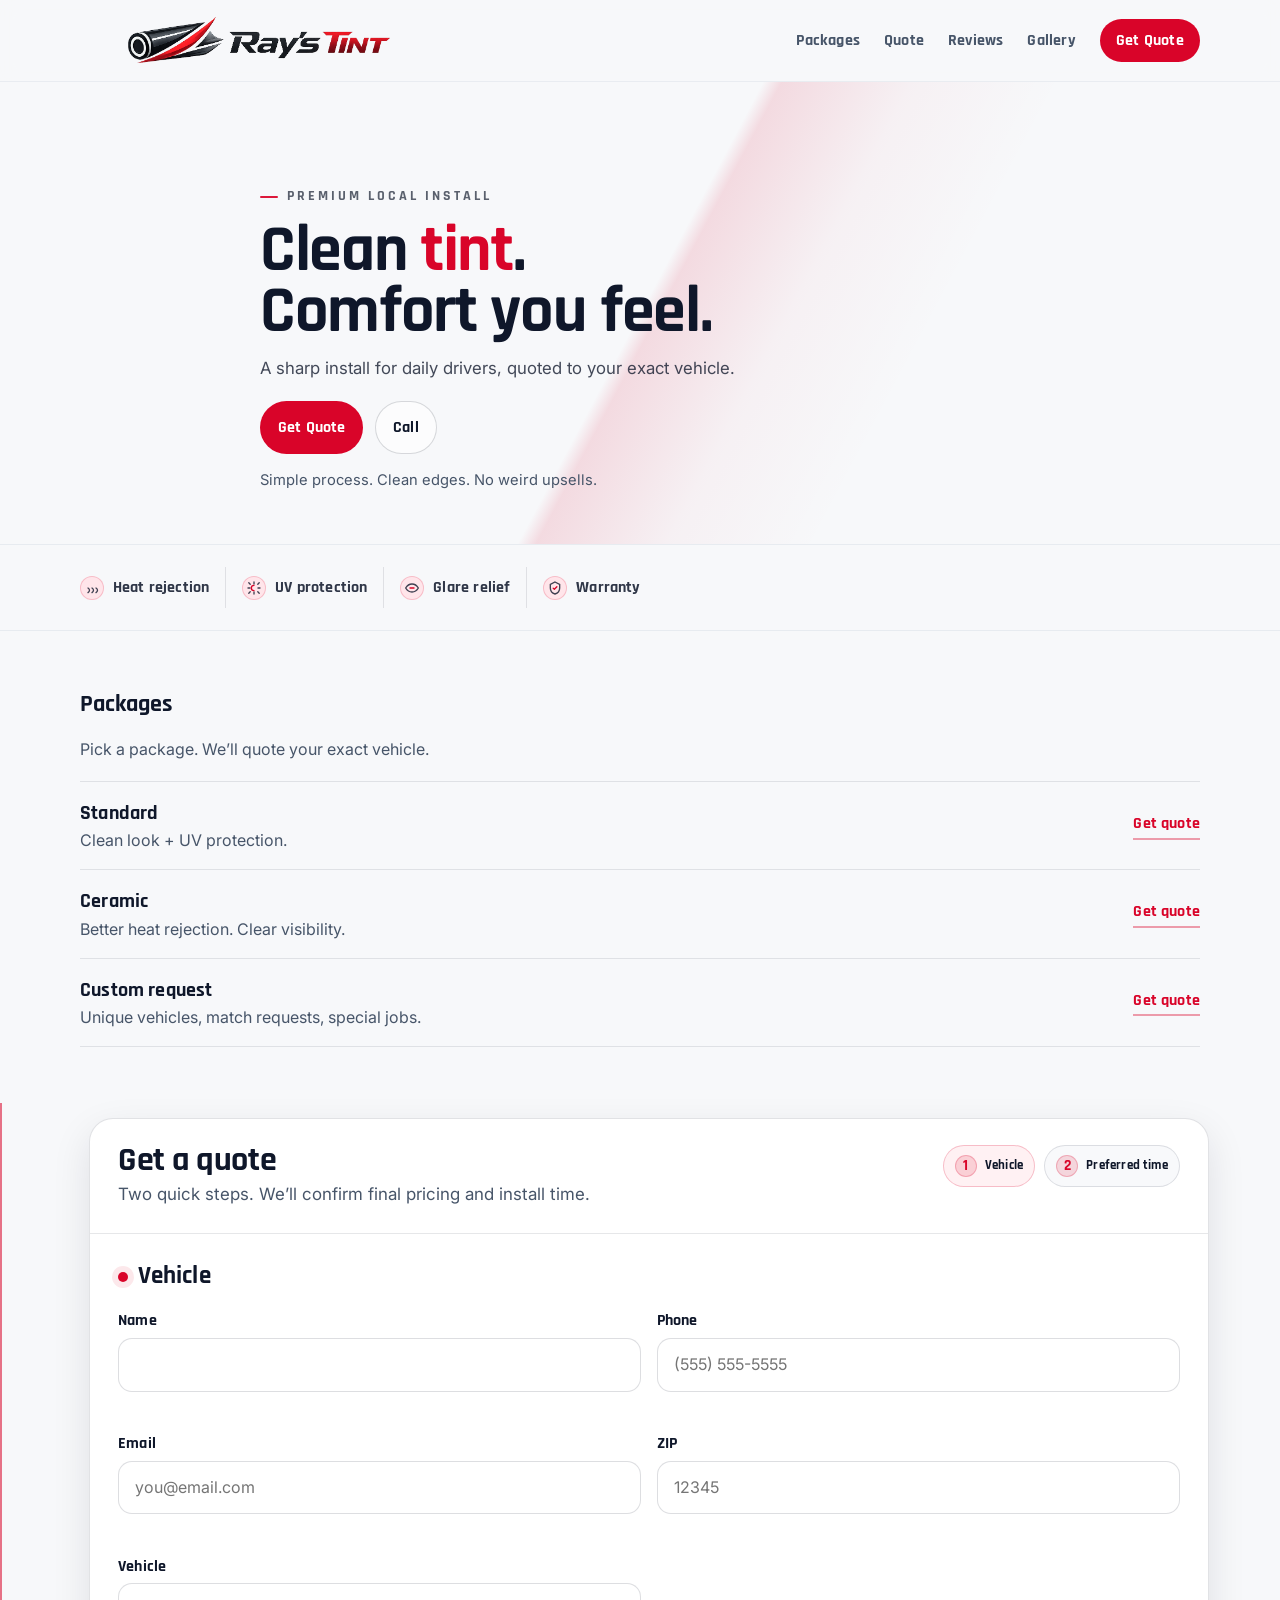
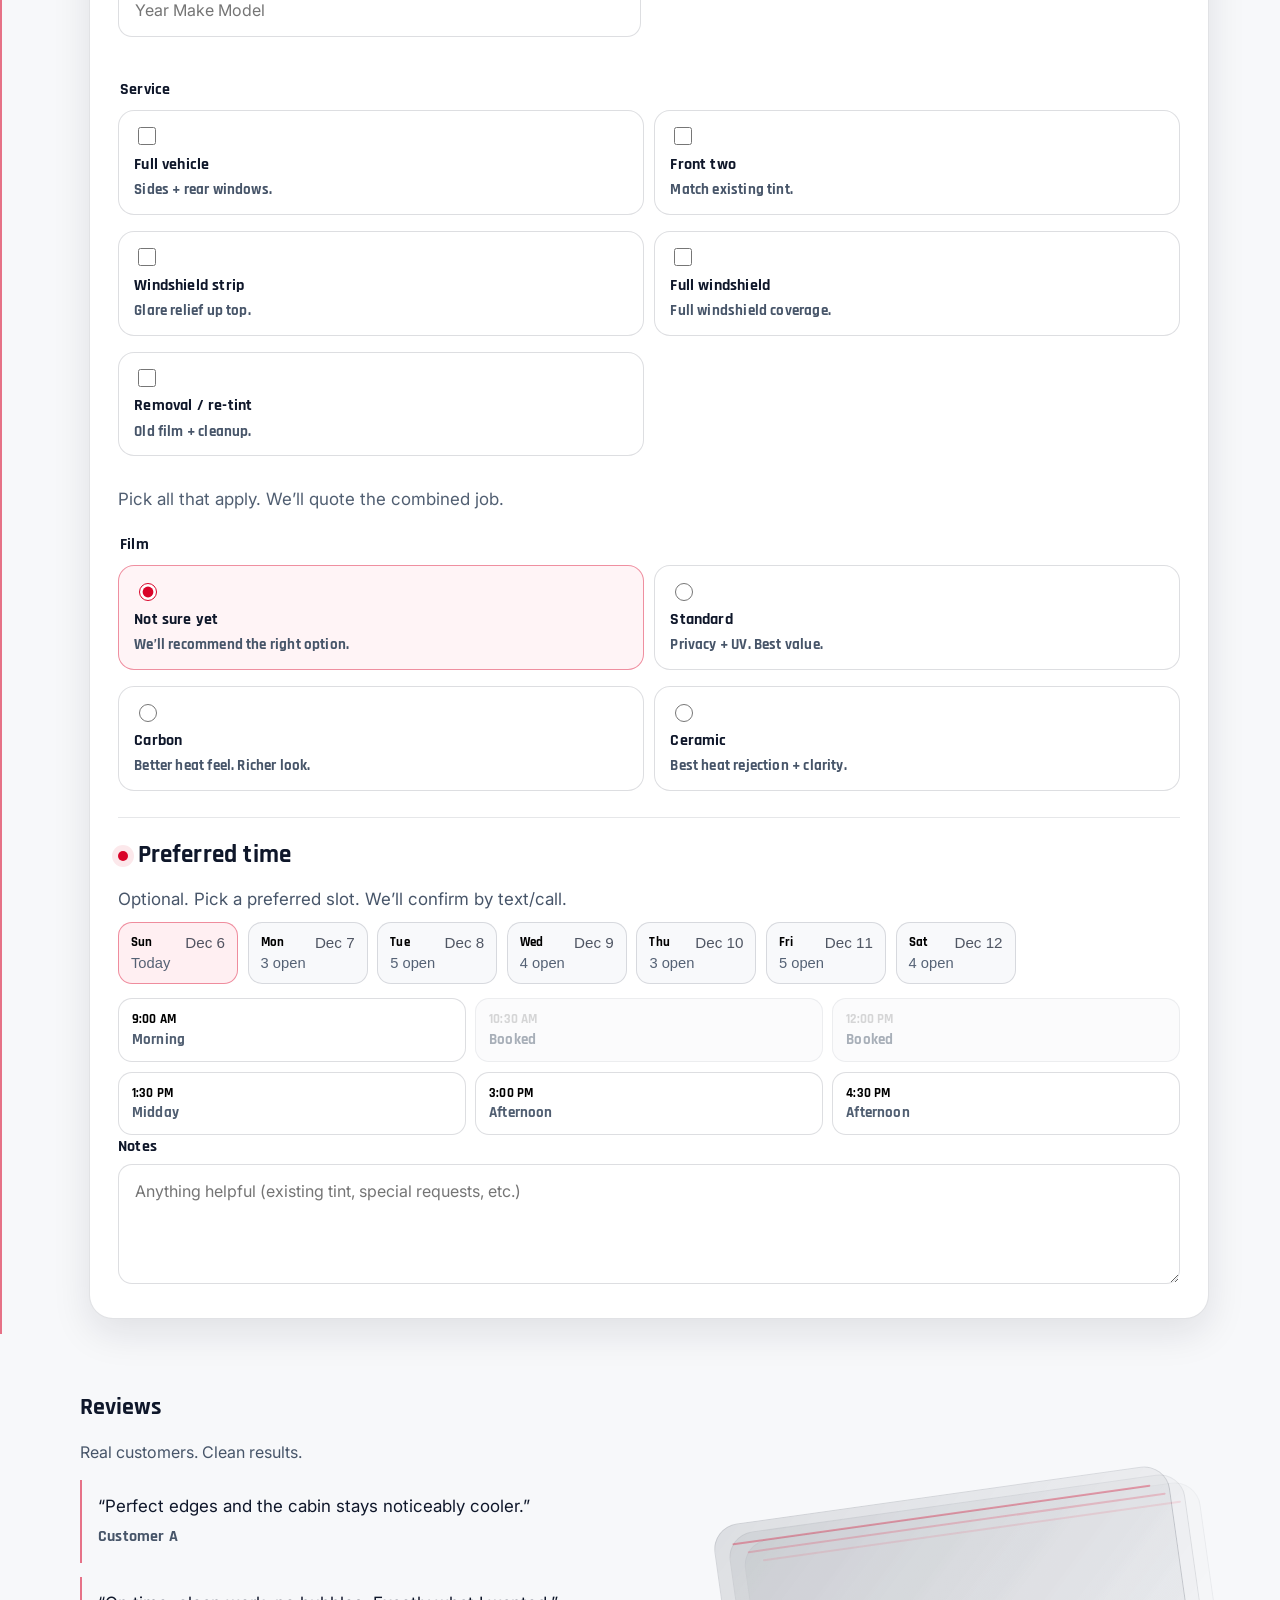
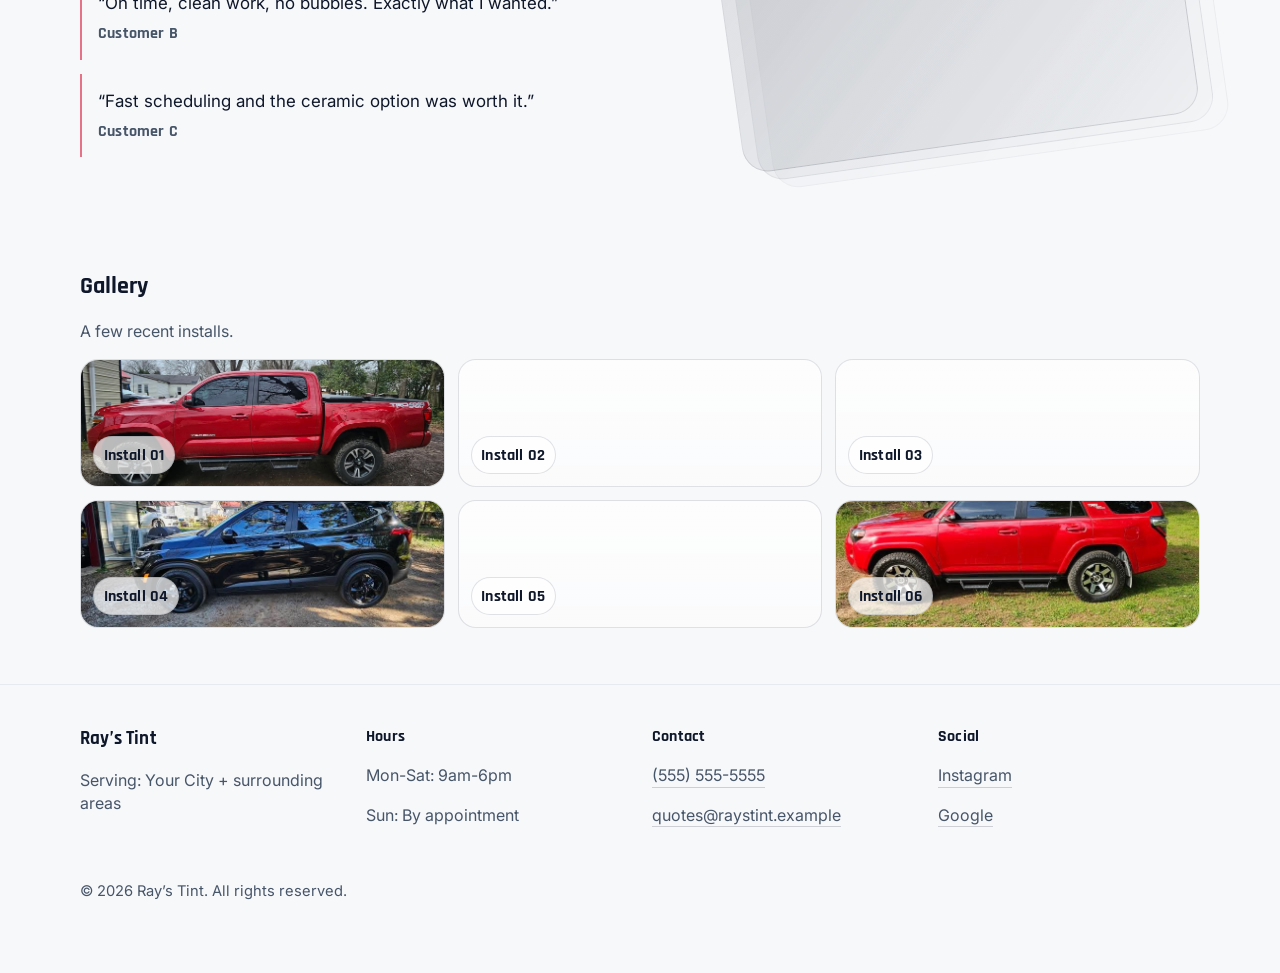
==== index.html @ 1c1d5b46 "Deploy Ray's Tint mockup" ====
<!doctype html>
<html lang="en">
<head>
  <meta charset="utf-8" />
  <meta name="viewport" content="width=device-width, initial-scale=1" />
  <meta name="theme-color" content="#F7F8FA" />

  <title>Ray’s Tint - Premium Automotive Window Tint</title>
  <meta name="description" content="Ray’s Tint provides clean, professional window tint installs with ceramic options, warranty coverage, and fast scheduling." />

  <!-- Optional fonts (safe fallbacks in CSS). Remove if you want zero external requests. -->
  <link rel="preconnect" href="https://fonts.googleapis.com" />
  <link rel="preconnect" href="https://fonts.gstatic.com" crossorigin />
  <link href="https://fonts.googleapis.com/css2?family=Inter:wght@400;600;700&family=Rajdhani:wght@500;600;700&display=swap" rel="stylesheet" />

  <link rel="stylesheet" href="styles.css" />
</head>
<body>
  <a class="skip-link" href="#main">Skip to content</a>

  <!-- Sticky header / top nav -->
  <header class="site-header" id="top">
    <div class="container header-inner">
      <a class="brand" href="#top" aria-label="Ray’s Tint Home">
        <span class="brand-icon" aria-hidden="true">
          <img src="brand/logo-primary-cropped.png" alt="" width="921" height="179" decoding="async" />
        </span>
      </a>

      <nav class="nav" aria-label="Primary navigation">
        <a class="nav-link" href="#packages">Packages</a>
        <a class="nav-link" href="#quote">Quote</a>
        <a class="nav-link" href="#reviews">Reviews</a>
        <a class="nav-link" href="#gallery">Gallery</a>
        <a class="nav-cta" href="#quote">Get Quote</a>
      </nav>

      <button class="nav-toggle" type="button" aria-label="Open menu" aria-expanded="false" aria-controls="mobile-menu">
        <span class="nav-toggle-lines" aria-hidden="true"></span>
      </button>
    </div>

    <div class="mobile-menu" id="mobile-menu" hidden>
      <div class="container mobile-menu-inner">
        <a class="mobile-link" href="#packages">Packages</a>
        <a class="mobile-link" href="#quote">Quote</a>
        <a class="mobile-link" href="#reviews">Reviews</a>
        <a class="mobile-link" href="#quote">Get Quote</a>
        <a class="mobile-link" href="#gallery">Gallery</a>
      </div>
    </div>
  </header>

  <main id="main">
    <!-- Hero (OPEN - no widgets, no boxes) -->
    <section class="hero" id="home" data-reveal>
      <div class="container hero-inner">
        <p class="eyebrow">Premium local install</p>
        <h1>Clean <span class="accent">tint</span>.<br />Comfort you feel.</h1>
        <p class="hero-sub">A sharp install for daily drivers, quoted to your exact vehicle.</p>

        <div class="hero-actions">
          <a class="btn btn-primary" href="#quote">Get Quote</a>
          <!-- PHONE PLACEHOLDER: Replace the tel: number -->
          <a class="btn btn-ghost" href="tel:+15555555555">Call</a>
        </div>

        <p class="muted small hero-foot">Simple process. Clean edges. No weird upsells.</p>
      </div>
    </section>

    <!-- Spec strip (single row; replaces chips + feature cards) -->
    <section class="spec-strip" id="specs" aria-label="Performance specs" data-reveal>
      <div class="container">
        <div class="spec-row" role="list">
          <div class="spec" role="listitem">
            <span class="spec-ico" aria-hidden="true">
              <svg viewBox="0 0 24 24" width="16" height="16" fill="none" xmlns="http://www.w3.org/2000/svg">
                <path d="M6 19c3-2 3-5 0-7m6 7c3-2 3-5 0-7m6 7c3-2 3-5 0-7" stroke="currentColor" stroke-width="2" stroke-linecap="round"/>
              </svg>
            </span>
            <span class="spec-label">Heat rejection</span>
          </div>
          <div class="spec" role="listitem">
            <span class="spec-ico" aria-hidden="true">
              <svg viewBox="0 0 24 24" width="16" height="16" fill="none" xmlns="http://www.w3.org/2000/svg">
                <path d="M12 3v3m0 12v3M4.2 4.2l2.1 2.1m11.4 11.4 2.1 2.1M3 12h3m12 0h3M4.2 19.8l2.1-2.1m11.4-11.4 2.1-2.1" stroke="currentColor" stroke-width="2" stroke-linecap="round"/>
                <path d="M12 8a4 4 0 1 0 0 8" stroke="#D90429" stroke-width="2" stroke-linecap="round"/>
              </svg>
            </span>
            <span class="spec-label">UV protection</span>
          </div>
          <div class="spec" role="listitem">
            <span class="spec-ico" aria-hidden="true">
              <svg viewBox="0 0 24 24" width="16" height="16" fill="none" xmlns="http://www.w3.org/2000/svg">
                <path d="M2.5 12s3.5-6 9.5-6 9.5 6 9.5 6-3.5 6-9.5 6-9.5-6-9.5-6Z" stroke="currentColor" stroke-width="2"/>
                <path d="M9 12l6 0" stroke="#D90429" stroke-width="2" stroke-linecap="round"/>
              </svg>
            </span>
            <span class="spec-label">Glare relief</span>
          </div>
          <div class="spec" role="listitem">
            <span class="spec-ico" aria-hidden="true">
              <svg viewBox="0 0 24 24" width="16" height="16" fill="none" xmlns="http://www.w3.org/2000/svg">
                <path d="M12 3 19 6.5V12c0 4.4-3.1 7.8-7 9-3.9-1.2-7-4.6-7-9V6.5L12 3Z" stroke="currentColor" stroke-width="2"/>
                <path d="M9.2 12.2 11 14l3.8-4" stroke="#D90429" stroke-width="2" stroke-linecap="round" stroke-linejoin="round"/>
              </svg>
            </span>
            <span class="spec-label">Warranty</span>
          </div>
        </div>
      </div>
    </section>

    <!-- Packages (minimal; not card grid) -->
    <section class="section" id="packages" data-reveal>
      <div class="container">
        <div class="section-head">
          <h2>Packages</h2>
          <p class="muted">Pick a package. We’ll quote your exact vehicle.</p>
        </div>

        <div class="package-list" aria-label="Tint packages">
          <a class="pkg-row" href="#quote" aria-label="Standard package - Get quote">
            <div class="pkg-main">
              <p class="pkg-name">Standard</p>
              <p class="pkg-desc muted">Clean look + UV protection.</p>
            </div>
            <span class="pkg-cta" aria-hidden="true">Get quote</span>
          </a>
          <a class="pkg-row" href="#quote" aria-label="Ceramic package - Get quote">
            <div class="pkg-main">
              <p class="pkg-name">Ceramic</p>
              <p class="pkg-desc muted">Better heat rejection. Clear visibility.</p>
            </div>
            <span class="pkg-cta" aria-hidden="true">Get quote</span>
          </a>
          <a class="pkg-row" href="#quote" aria-label="Custom request - Get quote">
            <div class="pkg-main">
              <p class="pkg-name">Custom request</p>
              <p class="pkg-desc muted">Unique vehicles, match requests, special jobs.</p>
            </div>
            <span class="pkg-cta" aria-hidden="true">Get quote</span>
          </a>
        </div>
      </div>
    </section>

    <!-- Quote (THE only heavy container) -->
    <section class="section quote" id="quote" data-reveal>
      <div class="container">
        <div class="quote-shell" aria-label="Quote form">
          <div class="quote-top">
            <div>
              <h2>Get a quote</h2>
              <p class="muted">Two quick steps. We’ll confirm final pricing and install time.</p>
            </div>

            <div class="quote-steps" aria-label="Steps">
              <button class="qstep" type="button" data-step-btn="1" aria-current="step">
                <span class="qstep-num">1</span>
                <span class="qstep-label">Vehicle</span>
              </button>
              <button class="qstep" type="button" data-step-btn="2">
                <span class="qstep-num">2</span>
                <span class="qstep-label">Preferred time</span>
              </button>
            </div>
          </div>

          <div class="quote-body">
            <form id="quoteForm" class="quote-form" novalidate data-step="1">
              <div class="form-step" data-step="1" aria-label="Step 1: Vehicle">
                <h3 class="step-title"><span class="step-dot" aria-hidden="true"></span>Vehicle</h3>

                <div class="form-grid">
                  <div class="field">
                    <label for="name">Name</label>
                    <input id="name" name="name" autocomplete="name" required />
                    <p class="error" data-for="name" aria-live="polite"></p>
                  </div>

                  <div class="field">
                    <label for="phone">Phone</label>
                    <input id="phone" name="phone" inputmode="tel" autocomplete="tel" placeholder="(555) 555-5555" />
                    <p class="error" data-for="phone" aria-live="polite"></p>
                  </div>

                  <div class="field">
                    <label for="email">Email</label>
                    <input id="email" name="email" type="email" autocomplete="email" placeholder="you@email.com" />
                    <p class="error" data-for="email" aria-live="polite"></p>
                  </div>

                  <div class="field">
                    <label for="zip">ZIP</label>
                    <input id="zip" name="zip" inputmode="numeric" autocomplete="postal-code" placeholder="12345" required />
                    <p class="error" data-for="zip" aria-live="polite"></p>
                  </div>

                  <div class="field">
                    <label for="vehicle">Vehicle</label>
                    <input id="vehicle" name="vehicle" placeholder="Year Make Model" required />
                    <p class="error" data-for="vehicle" aria-live="polite"></p>
                  </div>

                  <div class="field field-full">
                    <fieldset class="tile-group" aria-label="Services" role="group">
                      <legend>Service</legend>

                      <div class="tiles" role="list">
                        <label class="tile" role="listitem">
                          <input type="checkbox" name="serviceType" value="Full Vehicle Tint" />
                          <span class="tile-main">
                            <span class="tile-title">Full vehicle</span>
                            <span class="tile-sub muted">Sides + rear windows.</span>
                          </span>
                        </label>

                        <label class="tile" role="listitem">
                          <input type="checkbox" name="serviceType" value="Front Two" />
                          <span class="tile-main">
                            <span class="tile-title">Front two</span>
                            <span class="tile-sub muted">Match existing tint.</span>
                          </span>
                        </label>

                        <label class="tile" role="listitem">
                          <input type="checkbox" name="serviceType" value="Windshield Strip" />
                          <span class="tile-main">
                            <span class="tile-title">Windshield strip</span>
                            <span class="tile-sub muted">Glare relief up top.</span>
                          </span>
                        </label>

                        <label class="tile" role="listitem">
                          <input type="checkbox" name="serviceType" value="Full Windshield" />
                          <span class="tile-main">
                            <span class="tile-title">Full windshield</span>
                            <span class="tile-sub muted">Full windshield coverage.</span>
                          </span>
                        </label>

                        <label class="tile" role="listitem">
                          <input type="checkbox" name="serviceType" value="Removal / Re-tint" />
                          <span class="tile-main">
                            <span class="tile-title">Removal / re-tint</span>
                            <span class="tile-sub muted">Old film + cleanup.</span>
                          </span>
                        </label>
                      </div>

                      <p class="error" data-for="serviceType" aria-live="polite"></p>
                      <p class="help">Pick all that apply. We’ll quote the combined job.</p>
                    </fieldset>
                  </div>

                  <div class="field field-full">
                    <fieldset class="tile-group" aria-label="Film type" role="group">
                      <legend>Film</legend>

                      <div class="tiles tiles-2" role="list">
                        <label class="tile is-radio" role="listitem">
                          <input type="radio" id="filmInterest" name="filmInterest" value="" checked />
                          <span class="tile-main">
                            <span class="tile-title">Not sure yet</span>
                            <span class="tile-sub muted">We’ll recommend the right option.</span>
                          </span>
                        </label>

                        <label class="tile is-radio" role="listitem">
                          <input type="radio" name="filmInterest" value="Standard" />
                          <span class="tile-main">
                            <span class="tile-title">Standard</span>
                            <span class="tile-sub muted">Privacy + UV. Best value.</span>
                          </span>
                        </label>

                        <label class="tile is-radio" role="listitem">
                          <input type="radio" name="filmInterest" value="Carbon" />
                          <span class="tile-main">
                            <span class="tile-title">Carbon</span>
                            <span class="tile-sub muted">Better heat feel. Richer look.</span>
                          </span>
                        </label>

                        <label class="tile is-radio" role="listitem">
                          <input type="radio" name="filmInterest" value="Ceramic" />
                          <span class="tile-main">
                            <span class="tile-title">Ceramic</span>
                            <span class="tile-sub muted">Best heat rejection + clarity.</span>
                          </span>
                        </label>
                      </div>
                    </fieldset>
                  </div>
                </div>

                <div class="step-actions">
                  <button class="btn btn-primary" type="button" data-step-next>Continue</button>
                  <p class="muted small">Step 2 is optional.</p>
                </div>
              </div>

              <div class="step-divider" role="separator" aria-hidden="true"></div>

              <div class="form-step" data-step="2" aria-label="Step 2: Preferred time">
                <h3 class="step-title"><span class="step-dot" aria-hidden="true"></span>Preferred time</h3>
                <p class="muted small">Optional. Pick a preferred slot. We’ll confirm by text/call.</p>

                <div class="soft-cal" id="softCalendar" aria-label="Select a preferred slot">
                  <div class="soft-cal-days" id="calDays" role="listbox" aria-label="Choose a day"></div>
                  <div class="soft-cal-slots" id="calSlots" role="listbox" aria-label="Choose a time"></div>
                  <input type="hidden" id="appointmentDay" name="appointmentDay" />
                  <input type="hidden" id="appointmentTime" name="appointmentTime" />
                </div>

                <div class="field field-full">
                  <label for="notes">Notes</label>
                  <textarea id="notes" name="notes" rows="3" maxlength="240" placeholder="Anything helpful (existing tint, special requests, etc.)"></textarea>
                </div>

                <div class="step-actions step-actions-2">
                  <button class="btn btn-ghost" type="button" data-step-back>Back</button>
                  <button class="btn btn-primary" type="submit">Request quote</button>
                </div>
              </div>
            </form>

            <div id="successPanel" class="success" hidden role="status" aria-live="polite">
              <h3 tabindex="-1">Request received</h3>
              <p class="muted">We’ll reach out shortly with your exact quote and next available times.</p>
              <div class="success-actions">
                <a class="btn btn-ghost" href="#top">Back to top</a>
                <button class="btn btn-primary" type="button" id="newRequestBtn">New request</button>
              </div>
            </div>
          </div>
        </div>
      </div>
    </section>

    <!-- Reviews (typography-first; no heavy cards) -->
    <section class="section" id="reviews" data-reveal>
      <div class="container">
        <div class="section-head compact">
          <h2>Reviews</h2>
          <p class="muted">Real customers. Clean results.</p>
        </div>

        <div class="reviews-layout" aria-label="Customer reviews">
          <div>
            <div class="quotes">
              <blockquote class="quote">
                <p>“Perfect edges and the cabin stays noticeably cooler.”</p>
                <footer class="muted">Customer A</footer>
              </blockquote>
              <blockquote class="quote">
                <p>“On time, clean work, no bubbles. Exactly what I wanted.”</p>
                <footer class="muted">Customer B</footer>
              </blockquote>
              <blockquote class="quote">
                <p>“Fast scheduling and the ceramic option was worth it.”</p>
                <footer class="muted">Customer C</footer>
              </blockquote>
            </div>
          </div>

          <!-- Decorative film-stack motif (no content; desktop balances layout) -->
          <div class="reviews-art" aria-hidden="true">
            <div class="film-stack" aria-hidden="true">
              <span class="film f1"></span>
              <span class="film f2"></span>
              <span class="film f3"></span>
            </div>
          </div>
        </div>
      </div>
    </section>

    <!-- Gallery (small, bottom) -->
    <section class="section" id="gallery" data-reveal>
      <div class="container">
        <div class="section-head compact">
          <h2>Gallery</h2>
          <p class="muted">A few recent installs.</p>
        </div>

        <div class="gallery-grid" aria-label="Work gallery">
          <div class="gallery-item" data-title="Install 01" data-src="assets/IMG_0344.JPG" data-pos="50% 50%" aria-label="Install 01 photo">
            <img class="gallery-thumb" src="assets/IMG_0344.JPG" alt="Install 01" loading="lazy" decoding="async" />
            <span class="gallery-badge">Install 01</span>
          </div>
          <div class="gallery-item" data-title="Install 02" data-src="assets/IMG_0350.JPG" data-pos="50% 50%" aria-label="Install 02 photo">
            <img class="gallery-thumb" src="assets/IMG_0350.JPG" alt="Install 02" loading="lazy" decoding="async" />
            <span class="gallery-badge">Install 02</span>
          </div>
          <div class="gallery-item" data-title="Install 03" data-src="assets/IMG_0346.JPG" data-pos="50% 50%" aria-label="Install 03 photo">
            <img class="gallery-thumb" src="assets/IMG_0346.JPG" alt="Install 03" loading="lazy" decoding="async" />
            <span class="gallery-badge">Install 03</span>
          </div>
          <div class="gallery-item" data-title="Install 04" data-src="assets/IMG_0347.JPG" data-pos="50% 50%" aria-label="Install 04 photo">
            <img class="gallery-thumb" src="assets/IMG_0347.JPG" alt="Install 04" loading="lazy" decoding="async" />
            <span class="gallery-badge">Install 04</span>
          </div>
          <div class="gallery-item" data-title="Install 05" data-src="assets/IMG_0352.JPG" data-pos="50% 50%" aria-label="Install 05 photo">
            <img class="gallery-thumb" src="assets/IMG_0352.JPG" alt="Install 05" loading="lazy" decoding="async" />
            <span class="gallery-badge">Install 05</span>
          </div>
          <div class="gallery-item" data-title="Install 06" data-src="assets/IMG_0349.JPG" data-pos="50% 50%" aria-label="Install 06 photo">
            <img class="gallery-thumb" src="assets/IMG_0349.JPG" alt="Install 06" loading="lazy" decoding="async" />
            <span class="gallery-badge">Install 06</span>
          </div>
        </div>
      </div>
    </section>
  </main>

  <!-- Footer -->
  <footer class="footer">
    <div class="container footer-grid">
      <div>
        <p class="footer-brand">Ray’s Tint</p>
        <!-- SERVICE AREA PLACEHOLDER: Replace with your city/region -->
        <p class="muted">Serving: Your City + surrounding areas</p>
      </div>

      <div>
        <p class="footer-title">Hours</p>
        <p class="muted">Mon-Sat: 9am-6pm</p>
        <p class="muted">Sun: By appointment</p>
      </div>

      <div>
        <p class="footer-title">Contact</p>
        <!-- PHONE PLACEHOLDER: Replace the number and keep the tel: link -->
        <p class="muted"><a class="footer-link" href="tel:+15555555555">(555) 555-5555</a></p>
        <p class="muted"><a class="footer-link" href="mailto:quotes@raystint.example">quotes@raystint.example</a></p>
      </div>

      <div>
        <p class="footer-title">Social</p>
        <!-- SOCIAL PLACEHOLDERS: Replace with real links -->
        <p class="muted"><a class="footer-link" href="#">Instagram</a></p>
        <p class="muted"><a class="footer-link" href="#">Google</a></p>
      </div>
    </div>

    <div class="container footer-bottom">
      <p class="muted small">© <span id="year"></span> Ray’s Tint. All rights reserved.</p>
    </div>
  </footer>

  <!-- Sticky mobile bottom bar -->
  <div class="bottom-bar" role="region" aria-label="Quick actions">
    <!-- PHONE PLACEHOLDER: Replace the tel: number -->
    <a class="bb-btn bb-call" href="tel:+15555555555">Call</a>
    <div class="bb-quote-wrap" role="group" aria-label="Quote actions">
      <a class="bb-btn bb-quote" href="#quote">Get Quote</a>
      <button class="bb-btn bb-admin" type="button" id="adminToggle" aria-label="Admin controls" aria-expanded="false" aria-controls="adminPanel">⋮</button>
    </div>
  </div>

  <!-- Admin panel (soft version only): adjust gallery thumbnail framing locally -->
  <div class="admin" id="adminPanel" aria-hidden="true" role="dialog" aria-label="Admin controls" hidden>
    <div class="admin-overlay" data-admin-close="true"></div>
    <div class="admin-card" role="document">
      <div class="admin-head">
        <p class="admin-title">Admin</p>
        <button class="icon-btn" type="button" data-admin-close="true" aria-label="Close admin">×</button>
      </div>

      <div class="admin-body">
        <p class="muted small">Adjust gallery thumbnail framing (saved on this device only).</p>

        <div class="admin-list" id="adminCropList" aria-label="Thumbnail framing controls"></div>

        <div class="admin-actions">
          <button class="btn btn-ghost" type="button" id="adminReset">Reset</button>
          <button class="btn btn-primary" type="button" id="adminCopy">Copy settings</button>
        </div>
        <p class="muted small" id="adminStatus" aria-live="polite"></p>
      </div>
    </div>
  </div>

  <script src="script.js" defer></script>
</body>
</html>
---- styles.css ----
:root{
  /* Non-negotiable tokens */
  --bg: #F7F8FA;
  --surface: #FFFFFF;
  --border: #E6EAF0;
  --text: #0F172A;
  --muted: #475569;

  --accent: #D90429;
  --accentRgb: 217, 4, 41;
  --accentSoft: #FFE5EA;

  --radius: 18px;
  --radius2: 14px;
  --container: 1120px;

  --shadow: 0 1px 2px rgba(15, 23, 42, .06);
  --shadow2: 0 14px 38px rgba(15, 23, 42, .10);
  --ease: cubic-bezier(.2,.8,.2,1);

  /* Typography */
  --body: Inter, ui-sans-serif, system-ui, -apple-system, Segoe UI, Roboto, Helvetica, Arial;
  --heading: Rajdhani, "Arial Narrow", "Bahnschrift", Impact, var(--body);
}

*{ box-sizing: border-box; }
html{ scroll-behavior: smooth; }
body{
  margin: 0;
  color: var(--text);
  background: var(--bg);
  font-family: var(--body);
  line-height: 1.45;
}

h1,h2,h3{ font-family: var(--heading); margin: 0 0 .35rem; }

a{ color: inherit; text-decoration: none; }

.container{
  width: min(100% - 2rem, var(--container));
  margin-inline: auto;
}

.small{ font-size: .92rem; }
.muted{ color: var(--muted); }

.skip-link{
  position: absolute;
  left: 1rem;
  top: 1rem;
  padding: .6rem .85rem;
  border-radius: 999px;
  background: var(--surface);
  border: 1px solid var(--border);
  transform: translateY(-150%);
  transition: transform .2s var(--ease);
  z-index: 9999;
}
.skip-link:focus{ transform: translateY(0); outline: none; }

.sr-only{
  position:absolute;
  width: 1px;
  height: 1px;
  padding: 0;
  margin: -1px;
  overflow: hidden;
  clip: rect(0,0,0,0);
  white-space: nowrap;
  border: 0;
}

/* Header */
.site-header{
  position: sticky;
  top: 0;
  z-index: 1000;
  background: rgba(247,248,250,.86);
  backdrop-filter: blur(10px);
  -webkit-backdrop-filter: blur(10px);
  border-bottom: 1px solid rgba(230,234,240,.82);
  transition: box-shadow .18s var(--ease);
}
.site-header.is-scrolled{
  box-shadow: var(--shadow);
}
.header-inner{
  display:flex;
  align-items:center;
  justify-content: space-between;
  padding: .9rem 0;
  gap: 1rem;
}

.brand{
  display:flex;
  align-items:center;
  gap: .65rem;
  min-width: 0;
}
.brand-icon{
  display:inline-flex;
  align-items:center;
  justify-content:center;
  width: min(clamp(260px, 78vw, 520px), calc(100vw - 88px));
  height: 56px;
  flex: 0 0 auto;
}
.brand-icon img{
  width: 100%;
  height: 100%;
  display:block;
  object-fit: contain;
}
.brand-name{
  font-family: var(--heading);
  font-weight: 700;
  letter-spacing: .2px;
  font-size: 1.15rem;
  line-height: 1;
  white-space: nowrap;
}
.brand-accent{ color: var(--accent); }

.nav{ display:none; align-items:center; gap: 1rem; }
.nav-link{
  color: var(--muted);
  font-weight: 700;
  font-family: var(--heading);
  letter-spacing: .2px;
  font-size: 1.02rem;
  padding: .25rem .25rem;
}
.nav-link:hover{ color: var(--text); }

.nav-cta{
  margin-left: .25rem;
  background: var(--accent);
  color: #fff;
  border-radius: 999px;
  padding: .58rem .95rem;
  font-family: var(--heading);
  font-weight: 700;
  letter-spacing: .2px;
  border: 1px solid rgba(var(--accentRgb),.20);
  transition: transform .18s var(--ease), filter .18s var(--ease);
}
.nav-cta:hover{ transform: translateY(-1px); filter: saturate(1.05) contrast(1.05); }

.nav-toggle{
  width: 44px;
  height: 44px;
  border-radius: 999px;
  border: 1px solid var(--border);
  background: rgba(255,255,255,.65);
  display:inline-flex;
  align-items:center;
  justify-content:center;
}
.nav-toggle:focus{ outline: 2px solid rgba(var(--accentRgb),.22); outline-offset: 2px; }
.nav-toggle-lines{
  width: 18px;
  height: 12px;
  position: relative;
}
.nav-toggle-lines::before,
.nav-toggle-lines::after{
  content:"";
  position:absolute;
  left: 0;
  right: 0;
  height: 2px;
  border-radius: 2px;
  background: var(--text);
  opacity: .85;
}
.nav-toggle-lines::before{ top: 2px; }
.nav-toggle-lines::after{ bottom: 2px; }

.mobile-menu{
  border-top: 1px solid var(--border);
  background: rgba(247,248,250,.96);
}
.mobile-menu-inner{
  display:grid;
  gap: .6rem;
  padding: 1rem 0 1.1rem;
}
.mobile-link{
  border: 1px solid var(--border);
  border-radius: 14px;
  background: rgba(255,255,255,.75);
  padding: .85rem 1rem;
  font-family: var(--heading);
  font-weight: 700;
  letter-spacing: .2px;
}

/* Sections */
.section{ padding: 3.5rem 0; }
.section-head{ margin-bottom: 1.25rem; }
.section-head.compact{ margin-bottom: .85rem; }

.eyebrow{
  display:inline-flex;
  align-items:center;
  gap: .55rem;
  font-family: var(--heading);
  font-weight: 700;
  letter-spacing: .22em;
  text-transform: uppercase;
  font-size: .86rem;
  color: rgba(15,23,42,.68);
  margin: 0 0 .8rem;
}
.eyebrow::before{
  content:"";
  width: 18px;
  height: 2px;
  border-radius: 2px;
  background: rgba(var(--accentRgb), .92);
}

/* Hero (OPEN; minimal surfaces) */
.hero{
  position: relative;
  padding: 4.4rem 0 2.2rem;
  overflow: hidden;
}
.hero::before{
  content:"";
  position:absolute;
  inset: -10% -12%;
  background:
    linear-gradient(118deg,
      transparent 0%,
      transparent 50%,
      rgba(var(--accentRgb), .12) 51%,
      rgba(var(--accentRgb), .03) 58%,
      transparent 66%
    );
  pointer-events: none;
}
/* Hero film-stack motif moved to Reviews (layout felt awkward in hero) */
.hero::after{ content: none; }

.hero-inner{ position: relative; z-index: 1; max-width: 760px; }

h1{
  font-size: clamp(2.6rem, 9vw, 4.15rem);
  line-height: .92;
  letter-spacing: -.02em;
}
.accent{ color: var(--accent); }

.hero-sub{
  margin: .85rem 0 1.35rem;
  font-size: 1.05rem;
  max-width: 52ch;
  color: rgba(15,23,42,.78);
}

.hero-actions{ display:flex; gap: .75rem; flex-wrap: wrap; }

.btn{
  display:inline-flex;
  align-items:center;
  justify-content:center;
  border-radius: 999px;
  padding: .85rem 1.05rem;
  border: 1px solid transparent;
  font-weight: 700;
  font-family: var(--heading);
  letter-spacing: .18px;
  transition: transform .18s var(--ease), background .18s var(--ease), border-color .18s var(--ease);
  user-select: none;
}
.btn:active{ transform: translateY(1px); }
.btn:focus{ outline: 2px solid rgba(var(--accentRgb),.24); outline-offset: 2px; }

.btn-primary{
  background: var(--accent);
  color: #fff;
  border-color: rgba(var(--accentRgb),.25);
}
.btn-primary:hover{ transform: translateY(-1px); }

.btn-ghost{
  background: rgba(255,255,255,.62);
  border-color: rgba(15,23,42,.16);
  color: var(--text);
}
.btn-ghost:hover{ transform: translateY(-1px); border-color: rgba(var(--accentRgb),.28); }

.hero-foot{ margin-top: 1rem; }

/* Spec strip (single row) */
.spec-strip{ padding: 1rem 0; border-top: 1px solid rgba(230,234,240,.9); border-bottom: 1px solid rgba(230,234,240,.9); }
.spec-row{
  display:grid;
  grid-template-columns: repeat(2, minmax(0, 1fr));
  gap: .35rem .95rem;
  padding: .35rem 0;
}
.spec{
  display:flex;
  align-items:center;
  gap: .55rem;
  padding: .55rem 0;
  border-right: none;
  background: transparent;
  min-width: 0;
  color: rgba(15,23,42,.86);
}

@media (min-width: 560px){
  .spec-row{ grid-template-columns: repeat(4, minmax(0, 1fr)); }
}

@media (min-width: 860px){
  .spec-row{
    display:flex;
    gap: 0;
  }
  .spec{
    padding: .55rem 1rem;
    border-right: 1px solid rgba(15,23,42,.10);
    flex: 0 0 auto;
  }
  .spec:last-child{ border-right: none; padding-right: 0; }
  .spec:first-child{ padding-left: 0; }
}
.spec-ico{
  width: 24px;
  height: 24px;
  border-radius: 999px;
  display:inline-flex;
  align-items:center;
  justify-content:center;
  background: var(--accentSoft);
  color: rgba(15,23,42,.80);
  border: 1px solid rgba(var(--accentRgb),.18);
}
.spec-label{
  font-family: var(--heading);
  font-weight: 700;
  letter-spacing: .18px;
}

/* Packages (rows; minimal) */
.package-list{ display:grid; border-top: 1px solid rgba(15,23,42,.10); }
.pkg-row{
  display:flex;
  align-items:center;
  justify-content: space-between;
  gap: 1rem;
  padding: 1.05rem 0;
  border-bottom: 1px solid rgba(15,23,42,.10);
}
.pkg-name{
  font-family: var(--heading);
  font-weight: 700;
  letter-spacing: .18px;
  font-size: 1.25rem;
  margin: 0;
}
.pkg-desc{ margin: .1rem 0 0; }
.pkg-cta{
  font-family: var(--heading);
  font-weight: 700;
  letter-spacing: .18px;
  color: var(--accent);
  border-bottom: 2px solid rgba(var(--accentRgb), .38);
  padding-bottom: .15rem;
  flex: 0 0 auto;
}
.pkg-row:hover .pkg-cta{ border-bottom-color: rgba(var(--accentRgb), .65); }

/* Quote (the one big card) */
.quote-shell{
  background: var(--surface);
  border: 1px solid rgba(15,23,42,.12);
  border-radius: 24px;
  box-shadow: var(--shadow2);
  overflow: hidden;
}
.quote-top{
  padding: 1.35rem 1.25rem 1.1rem;
  display:flex;
  align-items:flex-start;
  justify-content: space-between;
  gap: 1rem;
  border-bottom: 1px solid rgba(15,23,42,.10);
}
.quote-top p{ margin: .35rem 0 0; max-width: 52ch; }
.quote-top h2{
  font-size: 2.1rem;
  line-height: .95;
  letter-spacing: -.01em;
}

.quote-steps{ display:flex; gap: .55rem; flex: 0 0 auto; }
.qstep{
  cursor: pointer;
  display:flex;
  align-items:center;
  gap: .5rem;
  border: 1px solid rgba(15,23,42,.12);
  background: rgba(247,248,250,.8);
  padding: .55rem .7rem;
  border-radius: 999px;
  font-family: var(--heading);
  font-weight: 700;
  letter-spacing: .18px;
  color: var(--text);
  transition: transform .18s var(--ease), border-color .18s var(--ease), background .18s var(--ease);
}
.qstep[aria-current="step"]{ border-color: rgba(var(--accentRgb), .22); background: rgba(255,229,234,.55); }
.qstep:hover{ transform: translateY(-1px); border-color: rgba(var(--accentRgb), .22); }
.qstep-num{
  width: 22px;
  height: 22px;
  border-radius: 999px;
  display:inline-flex;
  align-items:center;
  justify-content:center;
  background: rgba(var(--accentRgb), .14);
  color: var(--accent);
  border: 1px solid rgba(var(--accentRgb), .22);
  font-size: .95rem;
}

.quote-body{ padding: 1.15rem 1.25rem 1.35rem; }

/* Wizard behavior (mobile-first): hide Step 2 until selected */
.quote-form[data-step="1"] .form-step[data-step="2"],
.quote-form[data-step="1"] .step-divider{ display:none; }
.quote-form[data-step="1"] .step-actions-2{ display:none; }
.quote-form[data-step="2"] .form-step[data-step="1"]{ display:none; }

.step-actions{
  display:flex;
  align-items:center;
  justify-content: space-between;
  gap: 1rem;
  margin-top: 1.1rem;
  flex-wrap: wrap;
}
.step-actions-2{ margin-top: 1rem; }
.step-actions-2 .btn{ flex: 1 1 auto; }
.step-actions-2 .btn.btn-ghost{ flex: 0 0 auto; }

.step-title{
  display:flex;
  align-items:center;
  gap: .6rem;
  margin: .2rem 0 .85rem;
  font-size: 1.55rem;
  letter-spacing: .18px;
}
.step-dot{
  width: 10px;
  height: 10px;
  border-radius: 999px;
  background: var(--accent);
  box-shadow: 0 0 0 6px rgba(var(--accentRgb), .09);
}

.step-divider{ height: 1px; background: rgba(15,23,42,.10); margin: 1.25rem 0; }

.form-grid{ display:grid; grid-template-columns: 1fr; gap: .95rem; }
.field label{
  display:block;
  font-family: var(--heading);
  font-weight: 700;
  letter-spacing: .18px;
  margin: 0 0 .35rem;
}

input, select, textarea{
  width: 100%;
  border: 1px solid rgba(15,23,42,.14);
  border-radius: 14px;
  padding: .9rem 1rem;
  font: inherit;
  background: #fff;
  color: var(--text);
  outline: none;
  transition: border-color .18s var(--ease), transform .18s var(--ease);
}
textarea{ resize: vertical; min-height: 120px; }
input:focus, select:focus, textarea:focus{ border-color: rgba(var(--accentRgb), .45); box-shadow: 0 0 0 4px rgba(var(--accentRgb), .10); }

.help{ margin: .4rem 0 0; font-size: .92rem; color: rgba(71,85,105,.95); }
.error{ margin: .45rem 0 0; font-size: .92rem; color: var(--accent); min-height: 1.1em; }

.field-full{ grid-column: 1 / -1; }

/* Service/film tiles */
.tile-group{ border: 0; padding: 0; margin: 0; }
.tile-group legend{
  display:block;
  font-family: var(--heading);
  font-weight: 800;
  letter-spacing: .18px;
  margin: 0 0 .55rem;
}

.tiles{ display:grid; grid-template-columns: 1fr; gap: .65rem; }
.tiles-2{ grid-template-columns: 1fr; }

.tile{
  display:flex;
  align-items:flex-start;
  gap: .75rem;
  padding: .85rem .95rem;
  border-radius: 16px;
  border: 1px solid rgba(15,23,42,.14);
  background: rgba(255,255,255,.86);
  cursor: pointer;
  transition: transform .18s var(--ease), border-color .18s var(--ease), background .18s var(--ease);
}
.tile:hover{ transform: translateY(-1px); border-color: rgba(var(--accentRgb), .28); }

.tile input{
  width: 18px;
  height: 18px;
  margin-top: .2rem;
  accent-color: var(--accent);
}

.tile-main{ display:block; }
.tile-title{
  display:block;
  font-family: var(--heading);
  font-weight: 800;
  letter-spacing: .18px;
}
.tile-sub{ display:block; margin-top: .18rem; font-size: .92rem; }

.tile:has(input:checked){
  border-color: rgba(var(--accentRgb), .42);
  background: rgba(255,229,234,.42);
}

.soft-cal-days{
  display:flex;
  gap: .6rem;
  overflow-x:auto;
  -webkit-overflow-scrolling: touch;
  scrollbar-width: none;
  padding: .25rem 0 .55rem;
}
.soft-cal-days::-webkit-scrollbar{ display:none; }

.cal-day{
  flex: 0 0 auto;
  border: 1px solid rgba(15,23,42,.14);
  background: rgba(247,248,250,.78);
  border-radius: 14px;
  padding: .7rem .75rem;
  min-width: 120px;
  text-align:left;
  transition: transform .18s var(--ease), border-color .18s var(--ease);
}
.cal-day:hover{ transform: translateY(-1px); border-color: rgba(var(--accentRgb), .28); }
.cal-day[aria-selected="true"]{ border-color: rgba(var(--accentRgb), .42); background: rgba(255,229,234,.6); }
.cal-day-top{ display:flex; justify-content: space-between; gap: .5rem; }
.cal-day-dow{ font-family: var(--heading); font-weight: 700; letter-spacing: .18px; }
.cal-day-date{ color: rgba(15,23,42,.72); font-size: .95rem; }
.cal-day-sub{ display:block; margin-top: .25rem; color: rgba(71,85,105,.92); font-size: .92rem; }

.soft-cal-slots{ display:grid; grid-template-columns: repeat(2, 1fr); gap: .6rem; margin-top: .35rem; }
.cal-slot{
  border: 1px solid rgba(15,23,42,.14);
  background: rgba(255,255,255,.86);
  border-radius: 14px;
  padding: .75rem .8rem;
  text-align:left;
  font-family: var(--heading);
  font-weight: 700;
  letter-spacing: .18px;
  transition: transform .18s var(--ease), border-color .18s var(--ease);
}
.cal-slot-sub{ display:block; margin-top: .12rem; font-size: .92rem; color: rgba(71,85,105,.95); font-weight: 700; }
.cal-slot:hover{ transform: translateY(-1px); border-color: rgba(var(--accentRgb), .28); }
.cal-slot[aria-selected="true"]{ border-color: rgba(var(--accentRgb), .42); background: rgba(255,229,234,.45); }

.cal-slot.is-booked,
.cal-slot:disabled{
  opacity: .55;
  cursor: not-allowed;
  transform: none !important;
  border-color: rgba(15,23,42,.12);
  background: rgba(247,248,250,.78);
}
.cal-slot.is-booked .cal-slot-sub{ color: rgba(71,85,105,.85); }

.form-actions{ display:flex; align-items:center; justify-content: space-between; gap: 1rem; margin-top: 1.15rem; flex-wrap: wrap; }

.success{ padding: 1.25rem 0 0; }
.success-actions{ display:flex; gap: .75rem; flex-wrap: wrap; margin-top: .85rem; }

/* Reviews (quotes) */
.quotes{ display:grid; gap: .9rem; }
.reviews-layout{ display:grid; gap: 1.5rem; }
.quotes{ max-width: 700px; }
.quote{
  margin: 0;
  padding: .9rem 0 .9rem 1rem;
  border-left: 2px solid rgba(var(--accentRgb), .55);
}
.quote p{ margin: 0 0 .4rem; font-size: 1.06rem; }
.quote footer{ font-family: var(--heading); font-weight: 700; letter-spacing: .18px; }

/* Reviews decorative artifact */
.reviews-art{ display:none; }
.film-stack{ position: relative; width: 100%; height: 300px; }
.film{
  position:absolute;
  inset: 14px;
  border-radius: 26px;
  border: 1px solid rgba(15,23,42,.18);
  background: linear-gradient(135deg, rgba(15,23,42,.18), rgba(15,23,42,.03));
}
.film::after{
  content:"";
  position:absolute;
  left: 18px;
  right: 18px;
  top: 18px;
  height: 2px;
  border-radius: 2px;
  background: rgba(var(--accentRgb), .72);
  opacity: .8;
}
.film.f1{
  transform: rotate(-8deg) translate(0, 0);
  opacity: .62;
}
.film.f2{
  transform: rotate(-8deg) translate(14px, 10px);
  opacity: .34;
}
.film.f3{
  transform: rotate(-8deg) translate(28px, 20px);
  opacity: .18;
}

/* Gallery */
.gallery-grid{
  display:grid;
  grid-template-columns: repeat(2, 1fr);
  gap: .8rem;
}
.gallery-item{
  border: 1px solid rgba(15,23,42,.12);
  border-radius: 18px;
  background: linear-gradient(180deg, rgba(255,255,255,.75), rgba(255,255,255,.45));
  min-height: 128px;
  position: relative;
  overflow:hidden;
  cursor: default;
  transition: border-color .18s var(--ease);
}
.gallery-item:hover{ border-color: rgba(var(--accentRgb), .24); }
.gallery-thumb{
  position:absolute;
  inset: 0;
  width: 100%;
  height: 100%;
  object-fit: cover;
  display:block;
}
.gallery-badge{
  position:absolute;
  left: .75rem;
  bottom: .75rem;
  font-family: var(--heading);
  font-weight: 700;
  letter-spacing: .18px;
  background: rgba(255,255,255,.72);
  border: 1px solid rgba(15,23,42,.12);
  padding: .4rem .6rem;
  border-radius: 999px;
}

/* Footer */
.footer{ padding: 2.5rem 0 5.5rem; border-top: 1px solid rgba(230,234,240,.95); }
.footer-grid{ display:grid; gap: 1.5rem; }
.footer-title{ font-family: var(--heading); font-weight: 700; letter-spacing: .18px; margin: 0 0 .25rem; }
.footer-brand{ font-family: var(--heading); font-weight: 800; letter-spacing: .18px; font-size: 1.2rem; margin: 0 0 .35rem; }
.footer-link{ border-bottom: 1px solid rgba(15,23,42,.18); padding-bottom: .1rem; }
.footer-bottom{ padding-top: 1.5rem; }

/* Mobile sticky bottom bar */
.bottom-bar{
  position: fixed;
  left: 0;
  right: 0;
  bottom: 0;
  display:grid;
  grid-template-columns: 1fr 1fr;
  gap: .65rem;
  padding: .75rem 1rem;
  background: rgba(247,248,250,.92);
  backdrop-filter: blur(10px);
  -webkit-backdrop-filter: blur(10px);
  border-top: 1px solid rgba(230,234,240,.9);
  z-index: 1200;
}
.bb-btn{
  display:inline-flex;
  justify-content:center;
  align-items:center;
  border-radius: 999px;
  padding: .78rem 1rem;
  font-family: var(--heading);
  font-weight: 800;
  letter-spacing: .18px;
  border: 1px solid rgba(15,23,42,.14);
  background: rgba(255,255,255,.7);
}
.bb-quote{ background: var(--accent); border-color: rgba(var(--accentRgb), .25); color: #fff; }

.bb-quote-wrap{
  display:flex;
  align-items: stretch;
  gap: .55rem;
}
.bb-quote-wrap .bb-quote{ flex: 1 1 auto; }
.bb-admin{
  width: 48px;
  padding: 0;
  font-size: 1.35rem;
  line-height: 1;
}

/* Admin panel (soft version only) */
.admin{ position: fixed; inset: 0; z-index: 1400; }
.admin-overlay{ position:absolute; inset: 0; background: rgba(15,23,42,.32); }
.admin-card{
  position: relative;
  width: min(92vw, 760px);
  margin: 10vh auto 0;
  background: #fff;
  border-radius: 20px;
  border: 1px solid rgba(15,23,42,.14);
  box-shadow: var(--shadow2);
  overflow:hidden;
}
.admin-head{ display:flex; align-items:center; justify-content: space-between; padding: 1rem 1rem; border-bottom: 1px solid rgba(15,23,42,.10); }
.admin-title{ font-family: var(--heading); font-weight: 800; letter-spacing: .18px; margin: 0; }
.admin-body{ padding: 1rem; max-height: 68vh; overflow:auto; }
.admin-list{ display:grid; gap: .9rem; margin-top: .75rem; }
.admin-row{ border: 1px solid var(--border); border-radius: var(--radius2); background: rgba(247,248,250,.55); padding: .85rem .9rem; }
.admin-row-top{ display:flex; align-items: baseline; justify-content: space-between; gap: 1rem; }
.admin-row-title{ font-family: var(--heading); font-weight: 800; letter-spacing: .18px; }
.admin-row-src{ font-size: .9rem; }
.admin-controls{ display:grid; gap: .6rem; margin-top: .7rem; }
.admin-control{ display:flex; align-items:center; justify-content: space-between; gap: .8rem; }
.admin-control label{ font-family: var(--heading); font-weight: 800; letter-spacing: .16px; }
.admin-control input[type="range"]{ width: min(56vw, 420px); }
.admin-value{ font-variant-numeric: tabular-nums; min-width: 3.2rem; text-align: right; }
.admin-actions{ display:flex; gap: .6rem; margin-top: 1rem; }

/* Modal */
.modal{ position: fixed; inset: 0; z-index: 1300; }
.modal-overlay{ position:absolute; inset: 0; background: rgba(15,23,42,.38); }
.modal-card{
  position: relative;
  width: min(92vw, 640px);
  margin: 10vh auto 0;
  background: #fff;
  border-radius: 20px;
  border: 1px solid rgba(15,23,42,.14);
  box-shadow: var(--shadow2);
  overflow:hidden;
}
.modal-head{ display:flex; align-items:center; justify-content: space-between; padding: 1rem 1rem; border-bottom: 1px solid rgba(15,23,42,.10); }
.modal-title{ font-family: var(--heading); font-weight: 800; letter-spacing: .18px; margin: 0; }
.icon-btn{ width: 40px; height: 40px; border-radius: 999px; border: 1px solid rgba(15,23,42,.14); background: rgba(247,248,250,.9); font-size: 1.3rem; }
.modal-media{
  height: 280px;
  background: linear-gradient(180deg, rgba(255,229,234,.55), rgba(15,23,42,.05));
  display:grid;
  place-items:center;
}
.modal-img{
  width: 100%;
  height: 100%;
  object-fit: contain;
  display:block;
}
.modal-foot{ padding: 1rem; }

/* Reveal motion */
[data-reveal]{ opacity: 0; transform: translateY(10px); transition: opacity .45s var(--ease), transform .45s var(--ease); }
.in-view{ opacity: 1; transform: none; }

/* Hero should never "pulse"/jitter on mobile */
.hero[data-reveal]{
  opacity: 1;
  transform: none;
}

@media (min-width: 700px){
  .soft-cal-slots{ grid-template-columns: repeat(3, 1fr); }
  .footer-grid{ grid-template-columns: repeat(2, 1fr); }
  .gallery-grid{ grid-template-columns: repeat(3, 1fr); }
  .tiles{ grid-template-columns: repeat(2, 1fr); }
  .tiles-2{ grid-template-columns: repeat(2, 1fr); }
}

@media (min-width: 480px){
  .tiles{ grid-template-columns: repeat(2, 1fr); }
  .tiles-2{ grid-template-columns: repeat(2, 1fr); }
}

@media (max-width: 560px){
  .quote-top{ flex-direction: column; align-items:flex-start; }
  .quote-steps{ width: 100%; flex-wrap: wrap; }
  .qstep{ width: auto; }
}

@media (min-width: 980px){
  .nav{ display:flex; }
  .nav-toggle{ display:none; }
  .mobile-menu{ display:none !important; }

  .brand-icon{
    width: clamp(260px, 28vw, 380px);
    height: 52px;
  }

  .hero{ padding: 6.2rem 0 2.4rem; }

  .reviews-layout{
    grid-template-columns: 1.1fr .9fr;
    align-items: stretch;
    gap: 2.25rem;
  }
  .reviews-art{
    display:flex;
    align-items:center;
    justify-content:center;
  }
  .film-stack{
    height: min(340px, 100%);
  }

  .quote-top{ padding: 1.65rem 1.75rem 1.25rem; }
  .quote-body{ padding: 1.35rem 1.75rem 1.75rem; }

  .form-grid{ grid-template-columns: 1fr 1fr; }
  .field-full{ grid-column: 1 / -1; }

  /* On desktop, show both steps (no wizard hiding) */
  .quote-form[data-step="1"] .form-step[data-step="2"],
  .quote-form[data-step="1"] .step-divider,
  .quote-form[data-step="2"] .form-step[data-step="1"]{ display:block; }
  .step-actions{ display:none; }

  .footer-grid{ grid-template-columns: repeat(4, 1fr); }

  /* Bottom bar only on mobile */
  .bottom-bar{ display:none; }
  .footer{ padding-bottom: 3.5rem; }
}
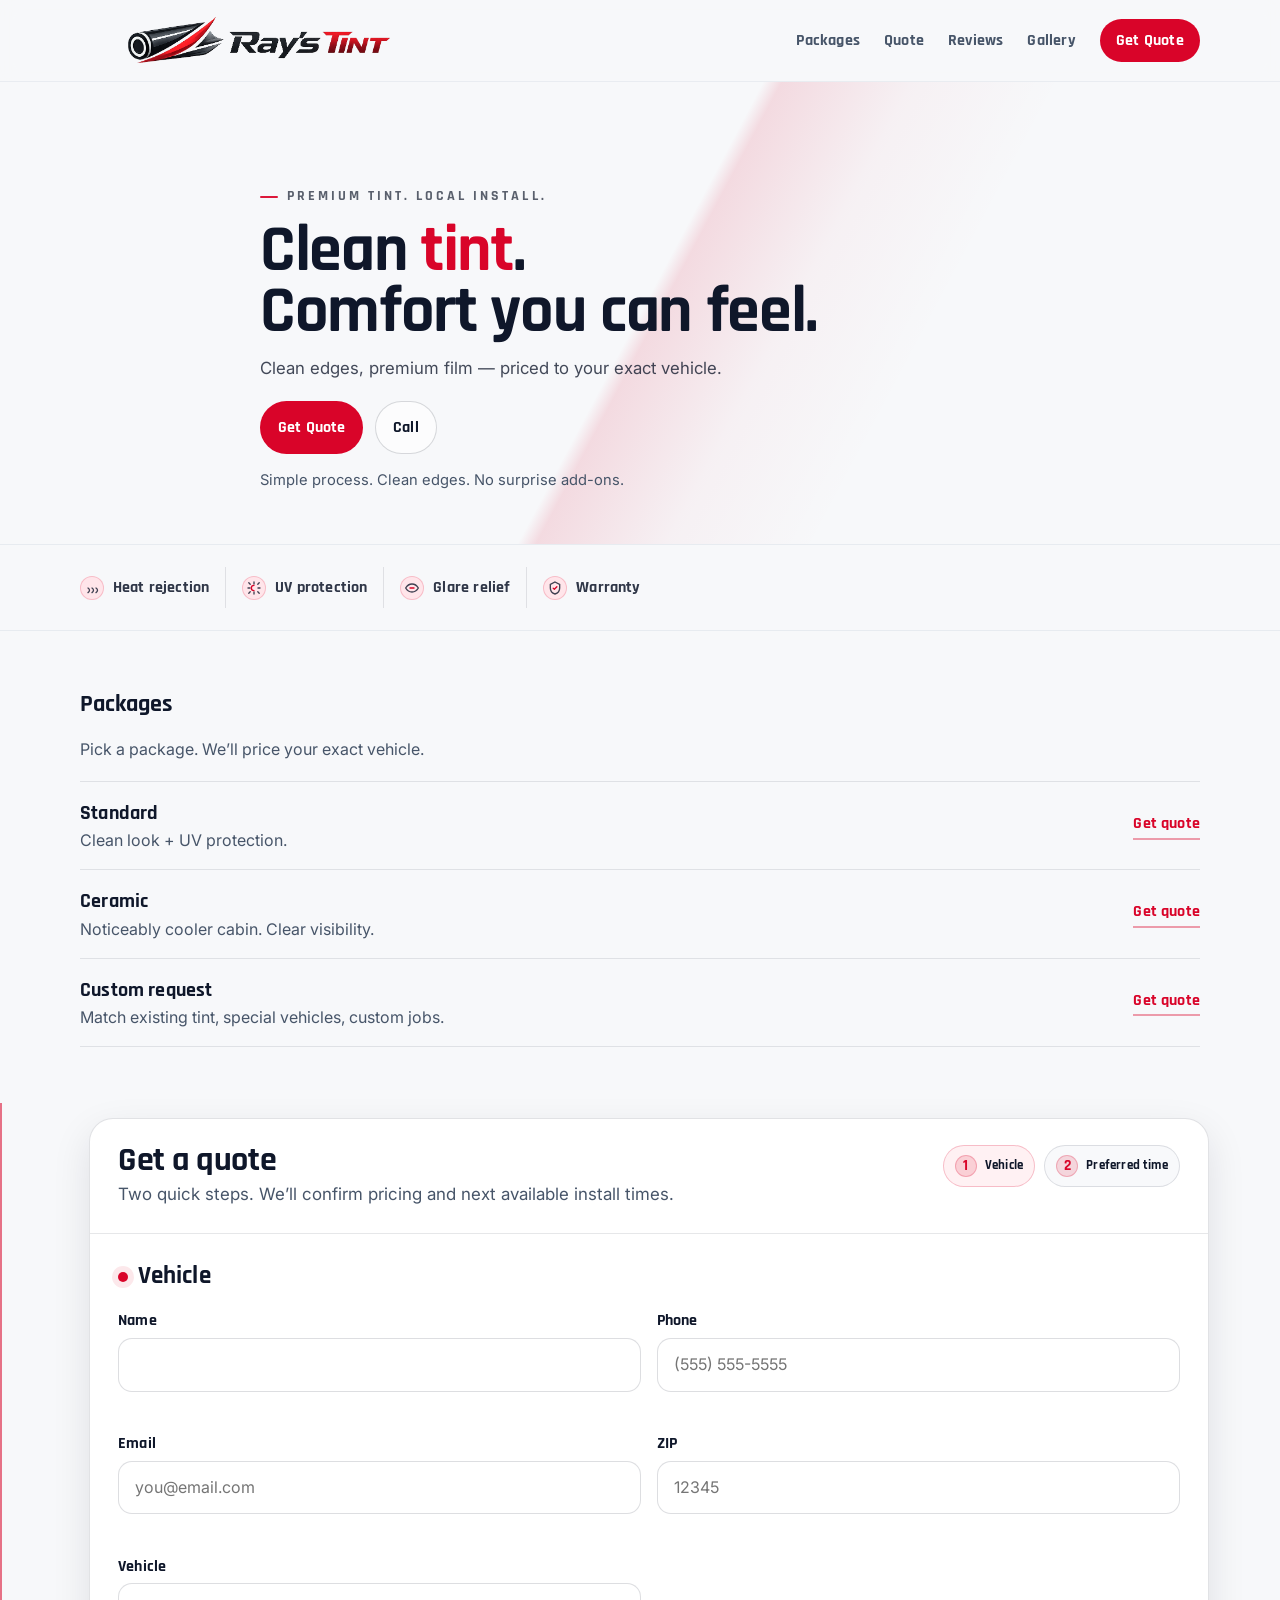
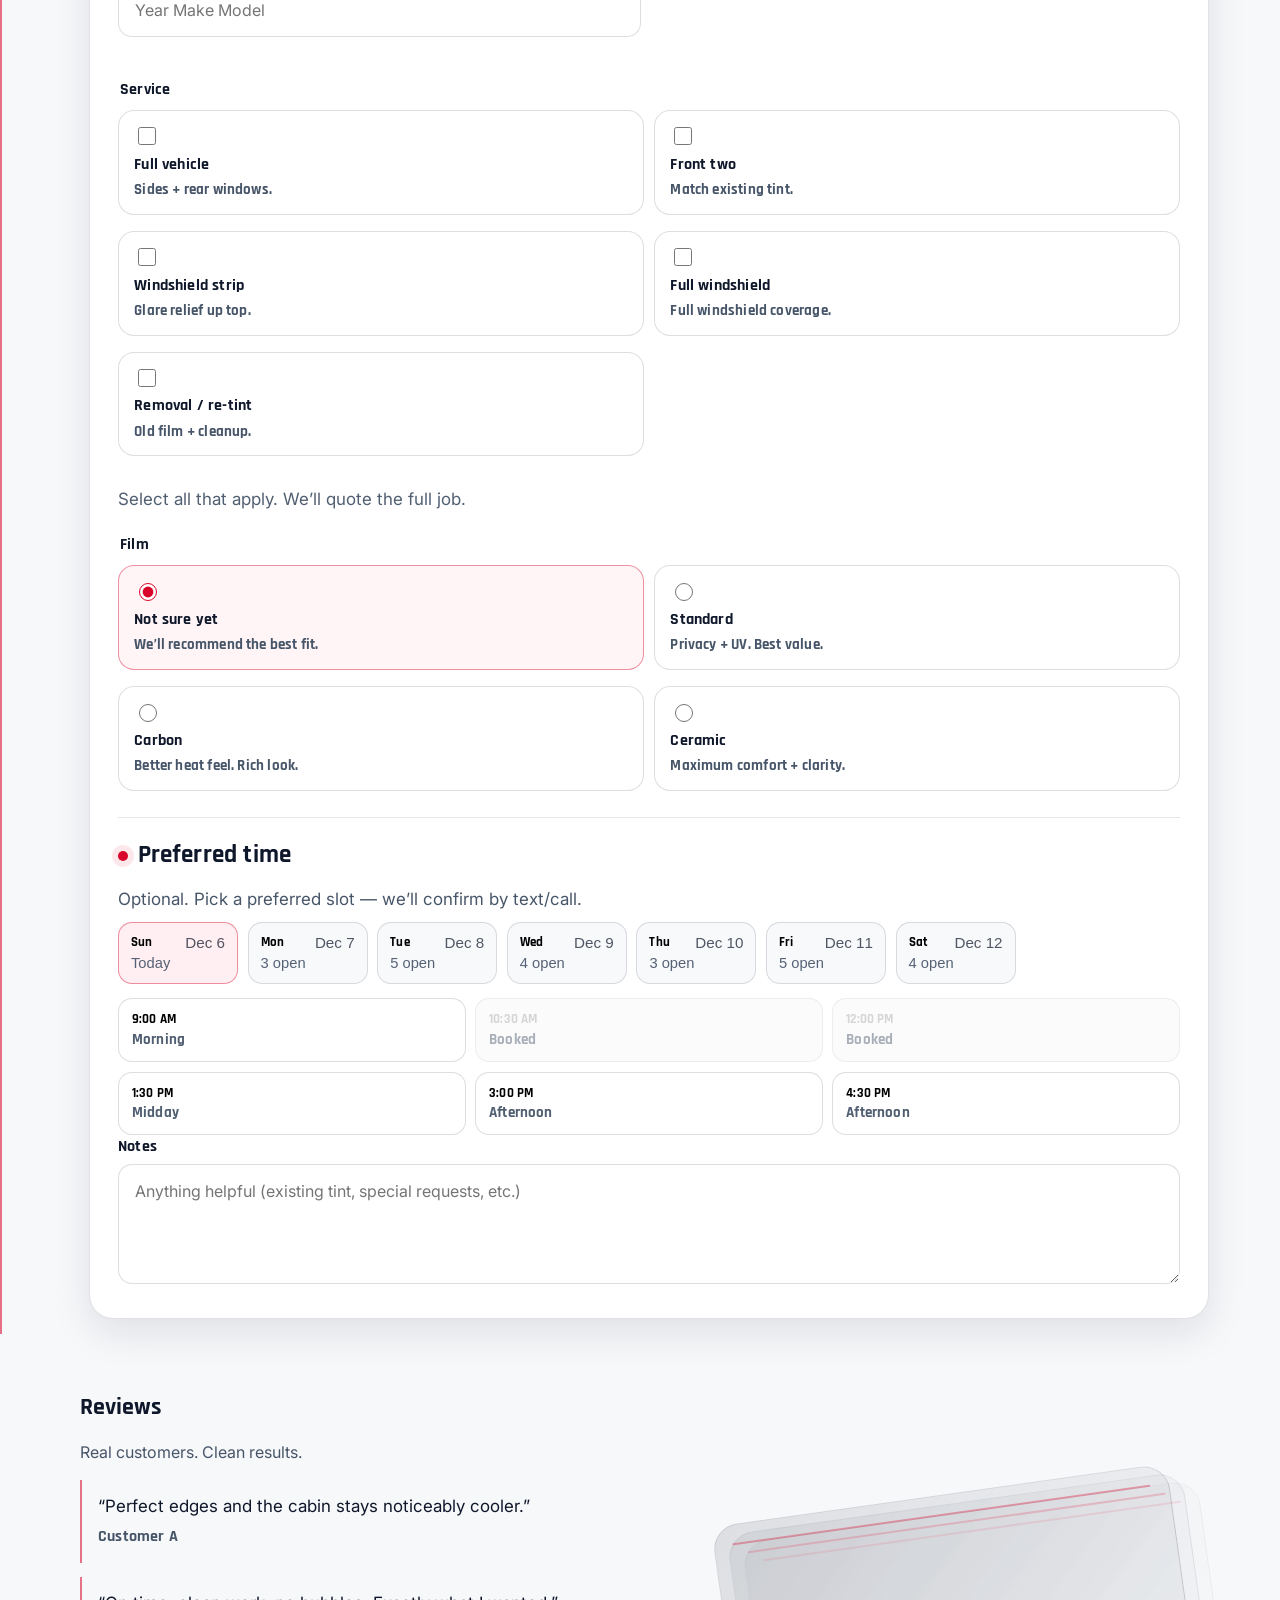
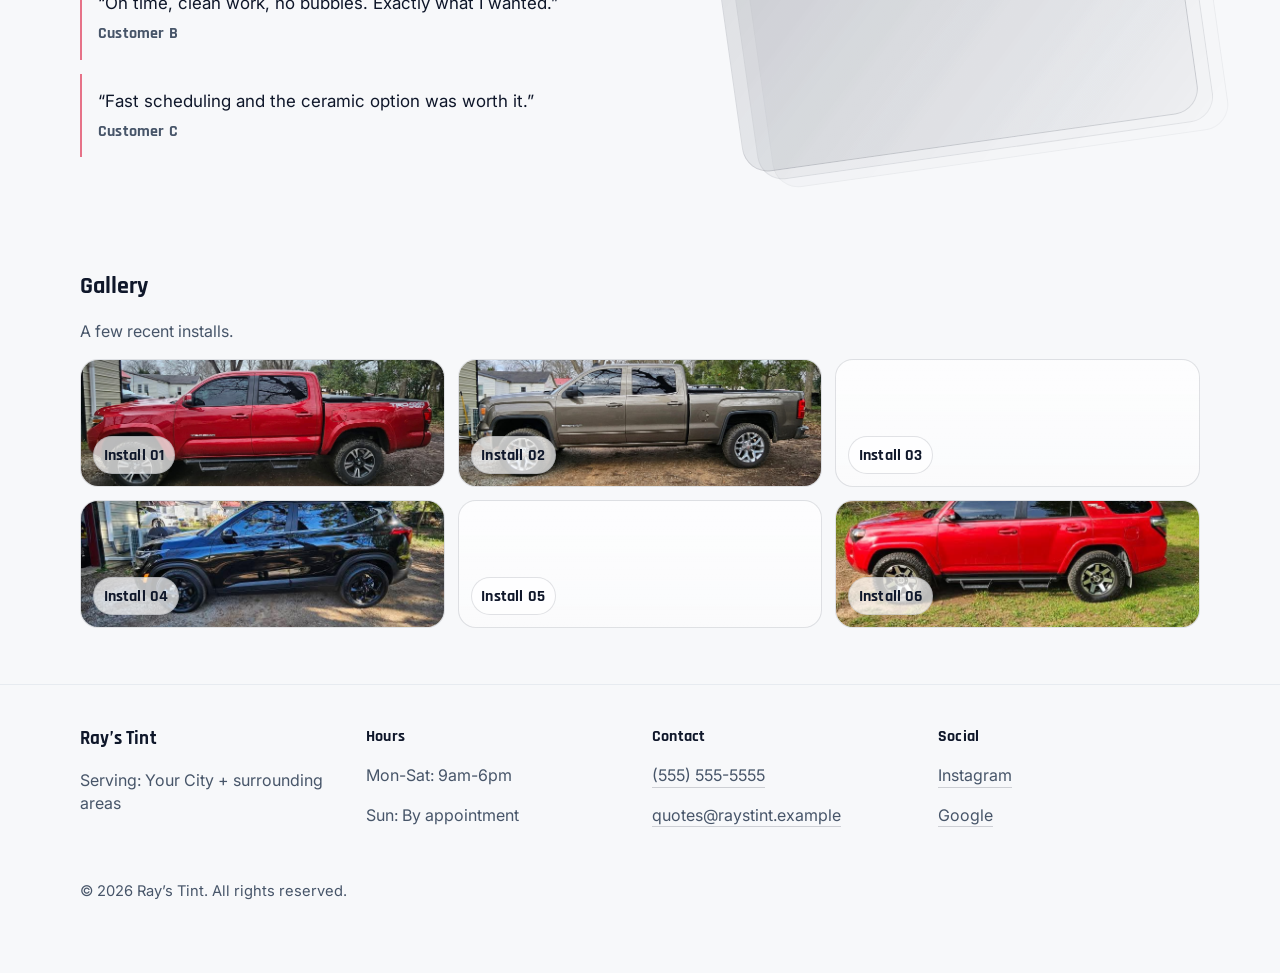
==== commit 335e9034: "Tighten site copy" ====
--- a/index.html
+++ b/index.html
@@ -5,8 +5,8 @@
   <meta name="viewport" content="width=device-width, initial-scale=1" />
   <meta name="theme-color" content="#F7F8FA" />
 
-  <title>Ray’s Tint - Premium Automotive Window Tint</title>
-  <meta name="description" content="Ray’s Tint provides clean, professional window tint installs with ceramic options, warranty coverage, and fast scheduling." />
+  <title>Ray’s Tint | Clean Tint. Comfort You Can Feel.</title>
+  <meta name="description" content="Ray’s Tint provides clean, professional window tint installs—comfort you can feel, ceramic options, warranty coverage, and fast scheduling." />
 
   <!-- Optional fonts (safe fallbacks in CSS). Remove if you want zero external requests. -->
   <link rel="preconnect" href="https://fonts.googleapis.com" />
@@ -55,9 +55,9 @@
     <!-- Hero (OPEN - no widgets, no boxes) -->
     <section class="hero" id="home" data-reveal>
       <div class="container hero-inner">
-        <p class="eyebrow">Premium local install</p>
-        <h1>Clean <span class="accent">tint</span>.<br />Comfort you feel.</h1>
-        <p class="hero-sub">A sharp install for daily drivers, quoted to your exact vehicle.</p>
+        <p class="eyebrow">Premium tint. Local install.</p>
+        <h1>Clean <span class="accent">tint</span>.<br />Comfort you can feel.</h1>
+        <p class="hero-sub">Clean edges, premium film — priced to your exact vehicle.</p>
 
         <div class="hero-actions">
           <a class="btn btn-primary" href="#quote">Get Quote</a>
@@ -65,7 +65,7 @@
           <a class="btn btn-ghost" href="tel:+15555555555">Call</a>
         </div>
 
-        <p class="muted small hero-foot">Simple process. Clean edges. No weird upsells.</p>
+        <p class="muted small hero-foot">Simple process. Clean edges. No surprise add-ons.</p>
       </div>
     </section>
 
@@ -117,7 +117,7 @@
       <div class="container">
         <div class="section-head">
           <h2>Packages</h2>
-          <p class="muted">Pick a package. We’ll quote your exact vehicle.</p>
+          <p class="muted">Pick a package. We’ll price your exact vehicle.</p>
         </div>
 
         <div class="package-list" aria-label="Tint packages">
@@ -131,14 +131,14 @@
           <a class="pkg-row" href="#quote" aria-label="Ceramic package - Get quote">
             <div class="pkg-main">
               <p class="pkg-name">Ceramic</p>
-              <p class="pkg-desc muted">Better heat rejection. Clear visibility.</p>
+              <p class="pkg-desc muted">Noticeably cooler cabin. Clear visibility.</p>
             </div>
             <span class="pkg-cta" aria-hidden="true">Get quote</span>
           </a>
           <a class="pkg-row" href="#quote" aria-label="Custom request - Get quote">
             <div class="pkg-main">
               <p class="pkg-name">Custom request</p>
-              <p class="pkg-desc muted">Unique vehicles, match requests, special jobs.</p>
+              <p class="pkg-desc muted">Match existing tint, special vehicles, custom jobs.</p>
             </div>
             <span class="pkg-cta" aria-hidden="true">Get quote</span>
           </a>
@@ -153,7 +153,7 @@
           <div class="quote-top">
             <div>
               <h2>Get a quote</h2>
-              <p class="muted">Two quick steps. We’ll confirm final pricing and install time.</p>
+              <p class="muted">Two quick steps. We’ll confirm pricing and next available install times.</p>
             </div>
 
             <div class="quote-steps" aria-label="Steps">
@@ -251,7 +251,7 @@
                       </div>
 
                       <p class="error" data-for="serviceType" aria-live="polite"></p>
-                      <p class="help">Pick all that apply. We’ll quote the combined job.</p>
+                      <p class="help">Select all that apply. We’ll quote the full job.</p>
                     </fieldset>
                   </div>
 
@@ -264,7 +264,7 @@
                           <input type="radio" id="filmInterest" name="filmInterest" value="" checked />
                           <span class="tile-main">
                             <span class="tile-title">Not sure yet</span>
-                            <span class="tile-sub muted">We’ll recommend the right option.</span>
+                            <span class="tile-sub muted">We’ll recommend the best fit.</span>
                           </span>
                         </label>
 
@@ -280,7 +280,7 @@
                           <input type="radio" name="filmInterest" value="Carbon" />
                           <span class="tile-main">
                             <span class="tile-title">Carbon</span>
-                            <span class="tile-sub muted">Better heat feel. Richer look.</span>
+                            <span class="tile-sub muted">Better heat feel. Rich look.</span>
                           </span>
                         </label>
 
@@ -288,7 +288,7 @@
                           <input type="radio" name="filmInterest" value="Ceramic" />
                           <span class="tile-main">
                             <span class="tile-title">Ceramic</span>
-                            <span class="tile-sub muted">Best heat rejection + clarity.</span>
+                            <span class="tile-sub muted">Maximum comfort + clarity.</span>
                           </span>
                         </label>
                       </div>
@@ -306,7 +306,7 @@
 
               <div class="form-step" data-step="2" aria-label="Step 2: Preferred time">
                 <h3 class="step-title"><span class="step-dot" aria-hidden="true"></span>Preferred time</h3>
-                <p class="muted small">Optional. Pick a preferred slot. We’ll confirm by text/call.</p>
+                <p class="muted small">Optional. Pick a preferred slot — we’ll confirm by text/call.</p>
 
                 <div class="soft-cal" id="softCalendar" aria-label="Select a preferred slot">
                   <div class="soft-cal-days" id="calDays" role="listbox" aria-label="Choose a day"></div>
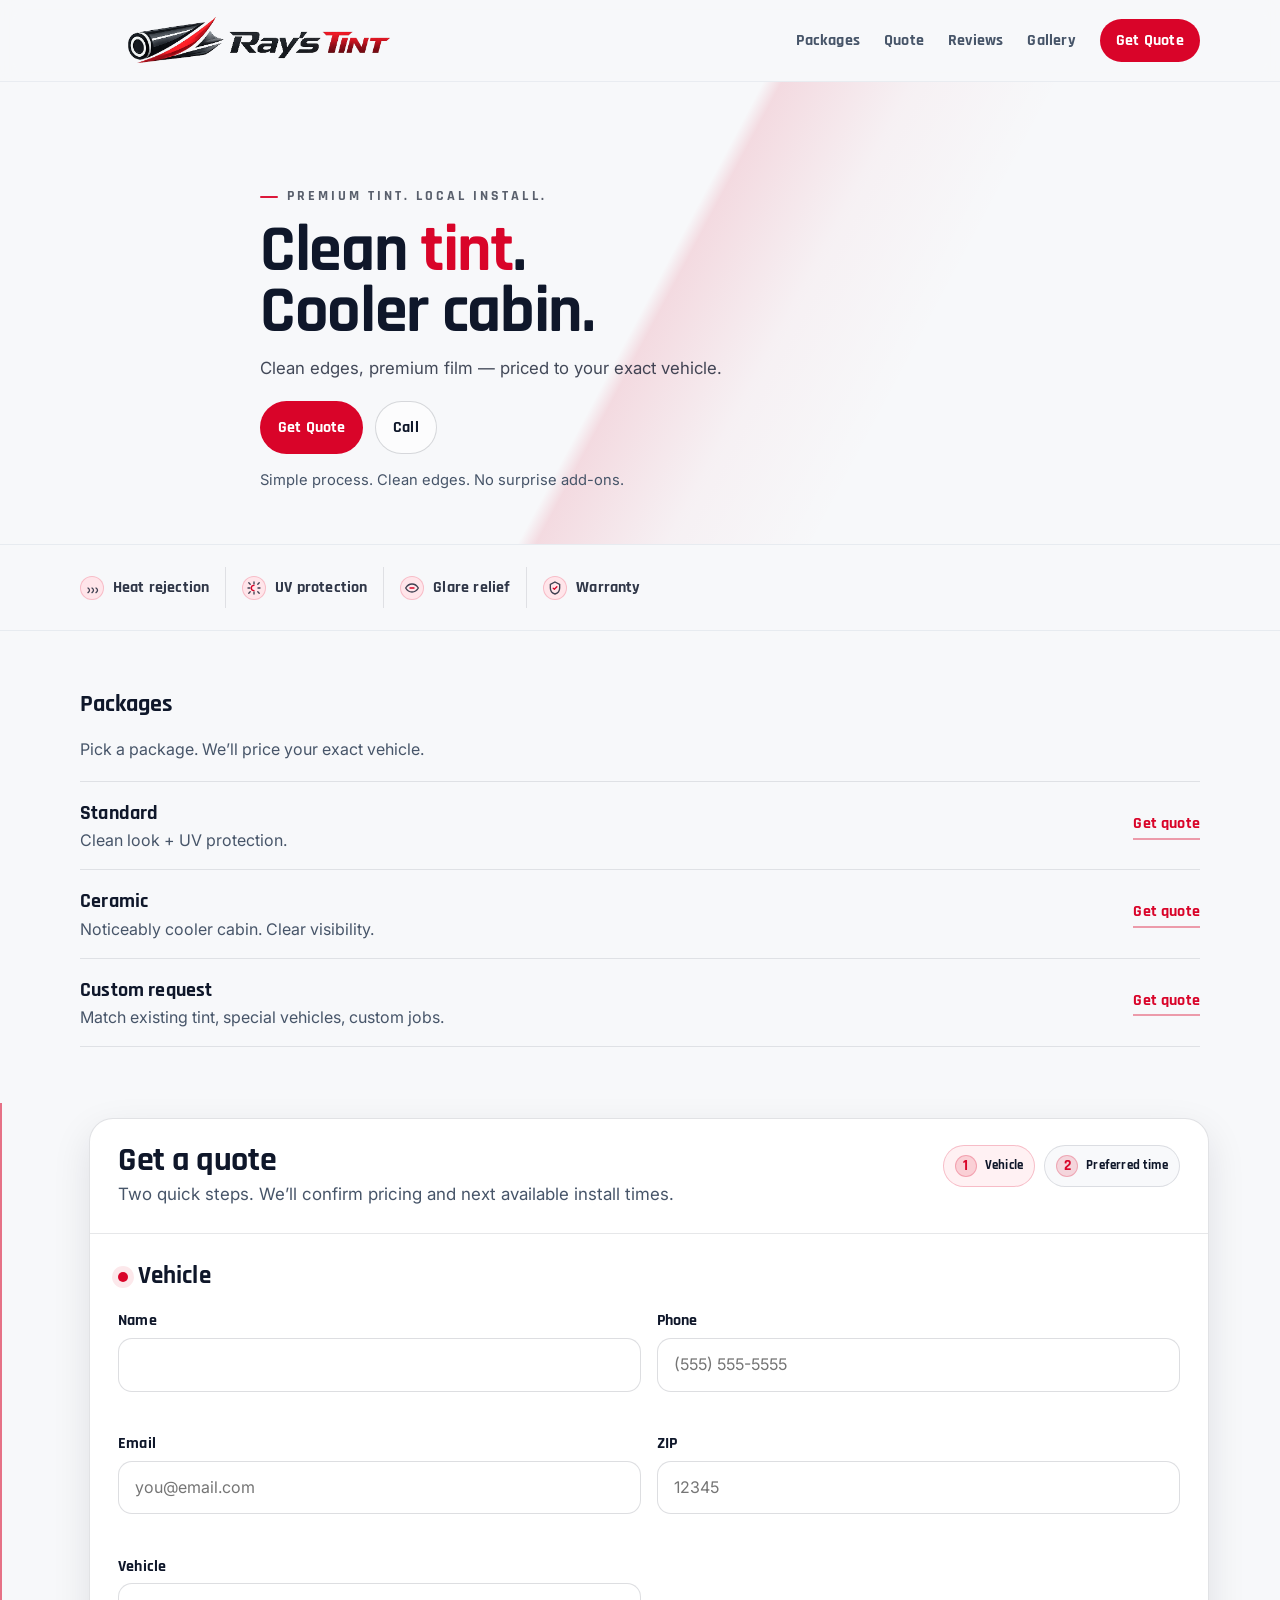
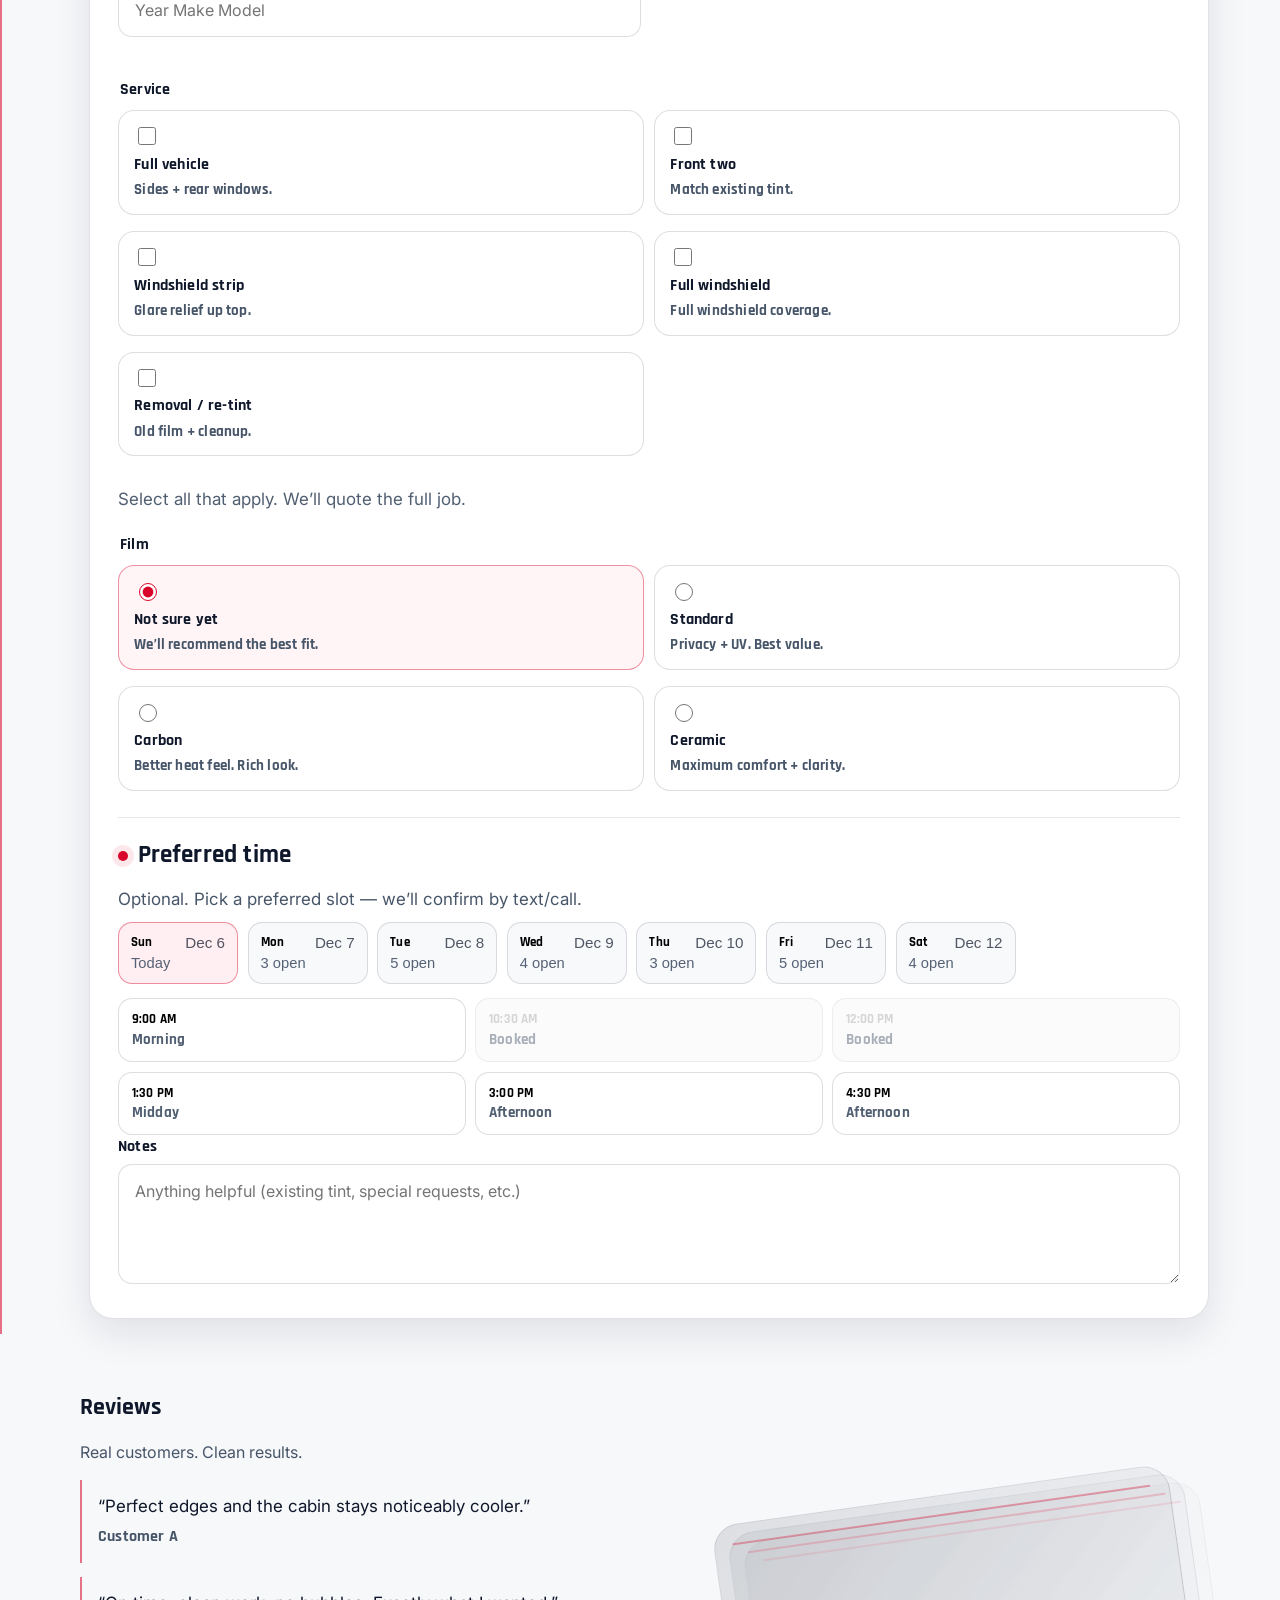
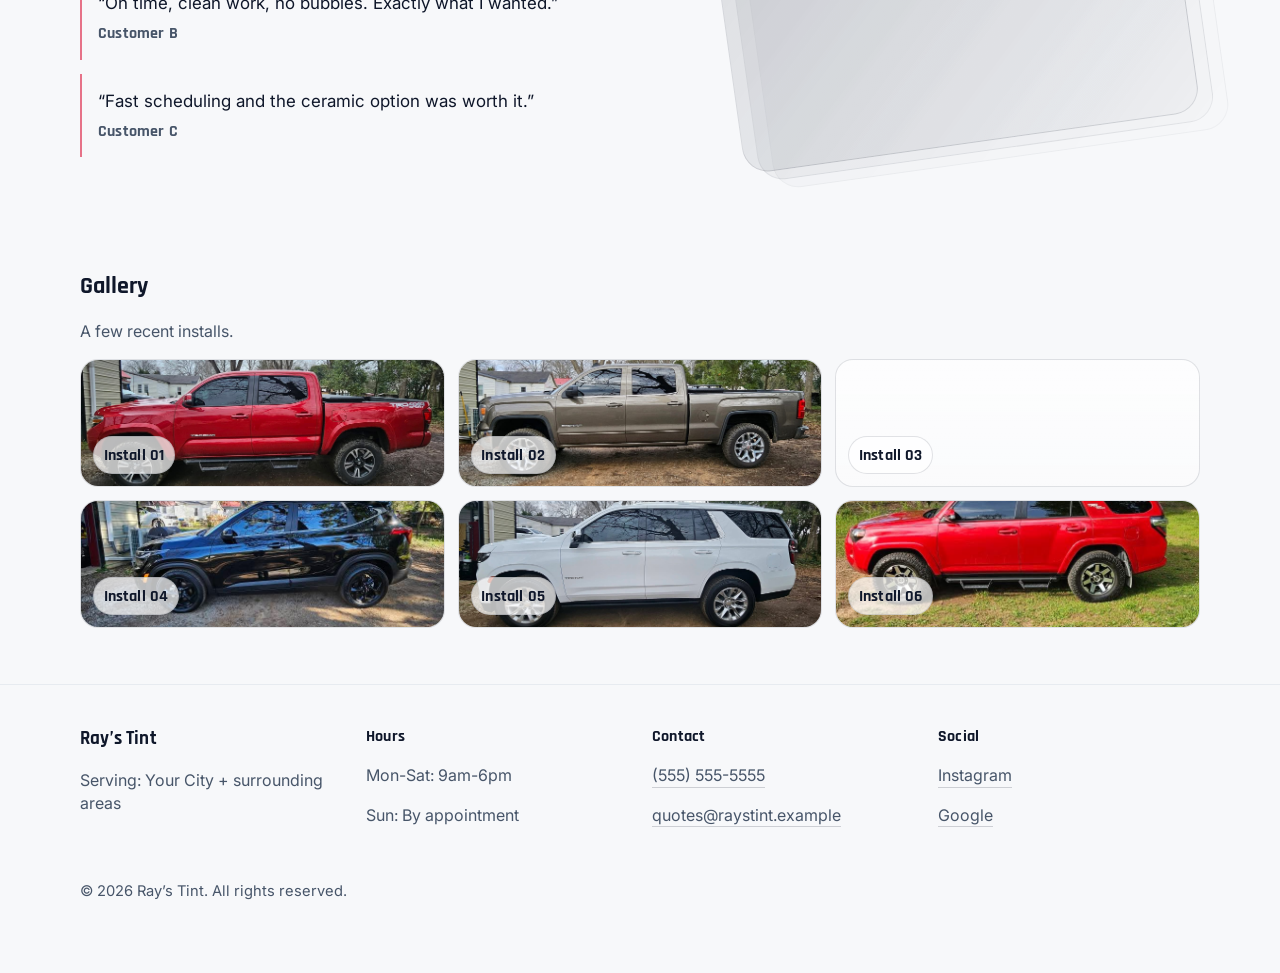
==== commit 3c57e6cb: "Update hero headline copy" ====
--- a/index.html
+++ b/index.html
@@ -5,8 +5,8 @@
   <meta name="viewport" content="width=device-width, initial-scale=1" />
   <meta name="theme-color" content="#F7F8FA" />
 
-  <title>Ray’s Tint | Clean Tint. Comfort You Can Feel.</title>
-  <meta name="description" content="Ray’s Tint provides clean, professional window tint installs—comfort you can feel, ceramic options, warranty coverage, and fast scheduling." />
+  <title>Ray’s Tint | Clean Tint. Cooler Cabin.</title>
+  <meta name="description" content="Ray’s Tint provides clean, professional window tint installs—cooler cabin, ceramic options, warranty coverage, and fast scheduling." />
 
   <!-- Optional fonts (safe fallbacks in CSS). Remove if you want zero external requests. -->
   <link rel="preconnect" href="https://fonts.googleapis.com" />
@@ -56,7 +56,7 @@
     <section class="hero" id="home" data-reveal>
       <div class="container hero-inner">
         <p class="eyebrow">Premium tint. Local install.</p>
-        <h1>Clean <span class="accent">tint</span>.<br />Comfort you can feel.</h1>
+        <h1>Clean <span class="accent">tint</span>.<br />Cooler cabin.</h1>
         <p class="hero-sub">Clean edges, premium film — priced to your exact vehicle.</p>
 
         <div class="hero-actions">
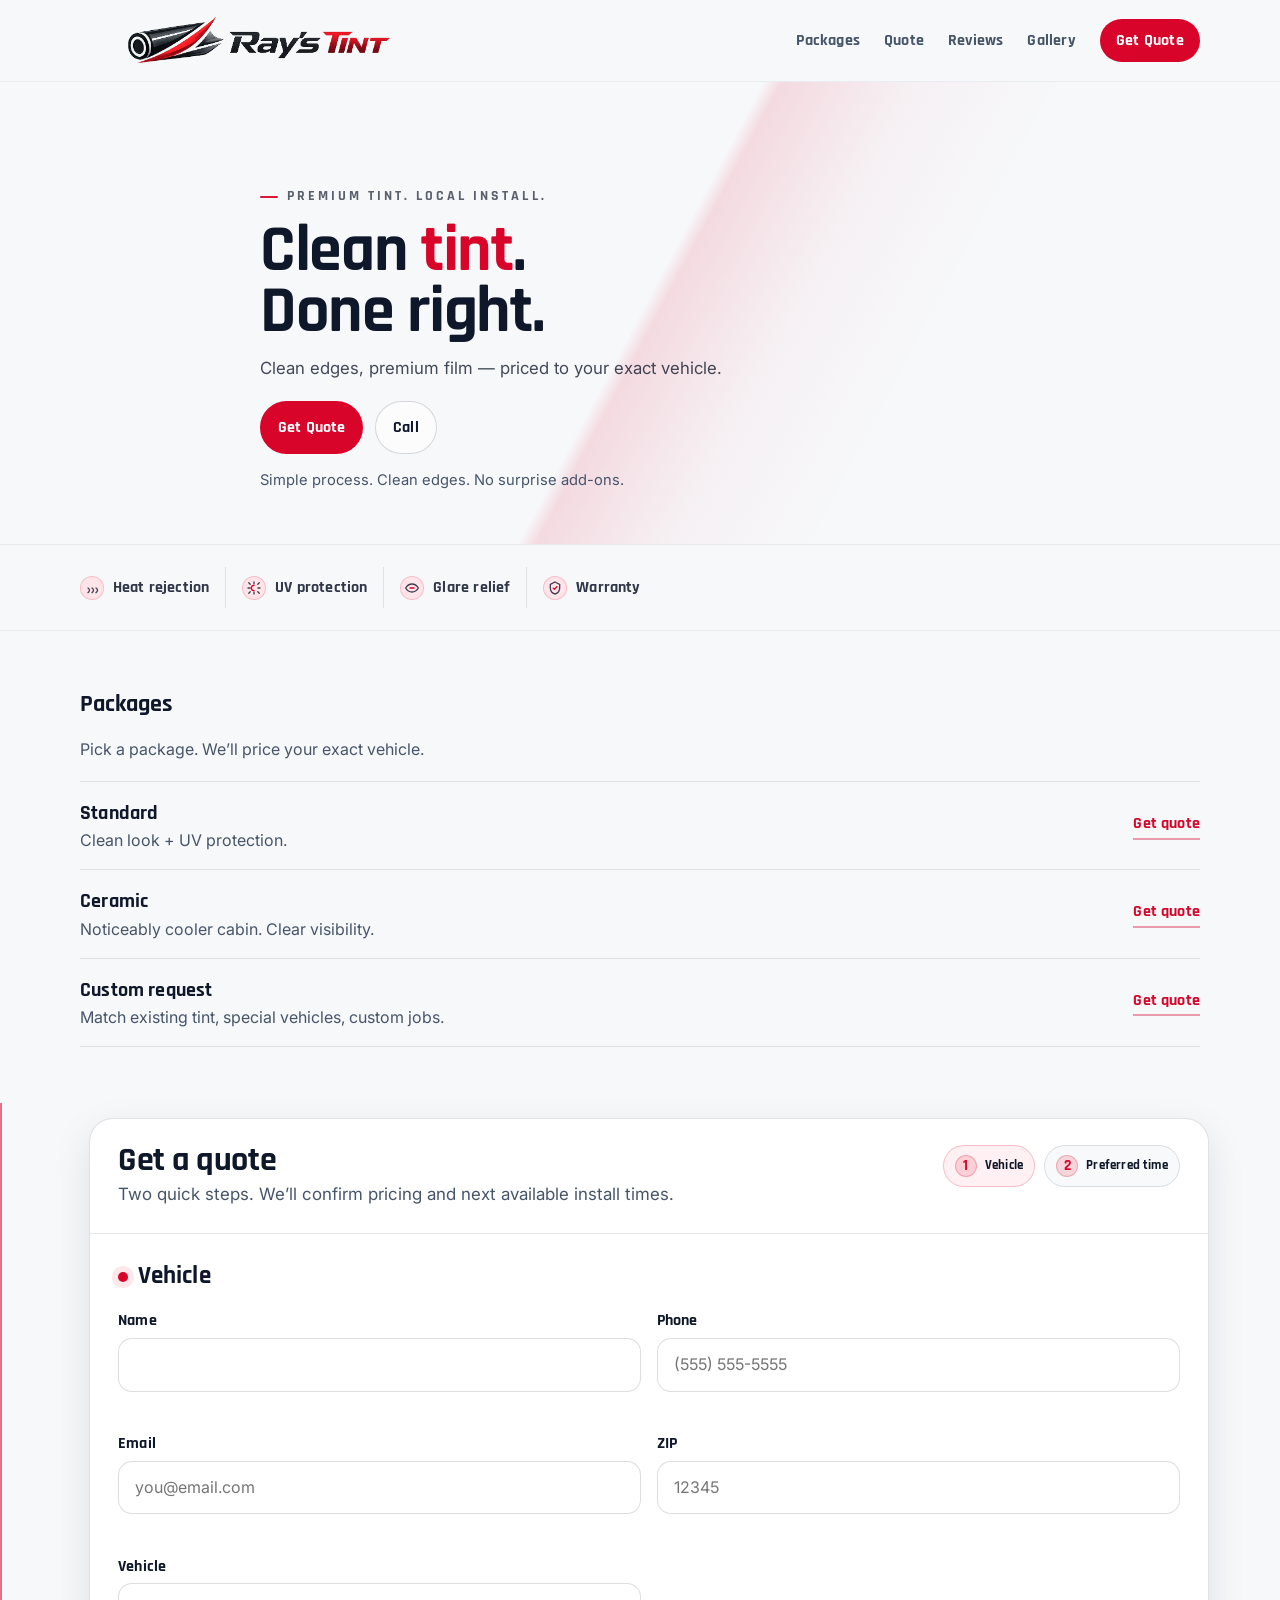
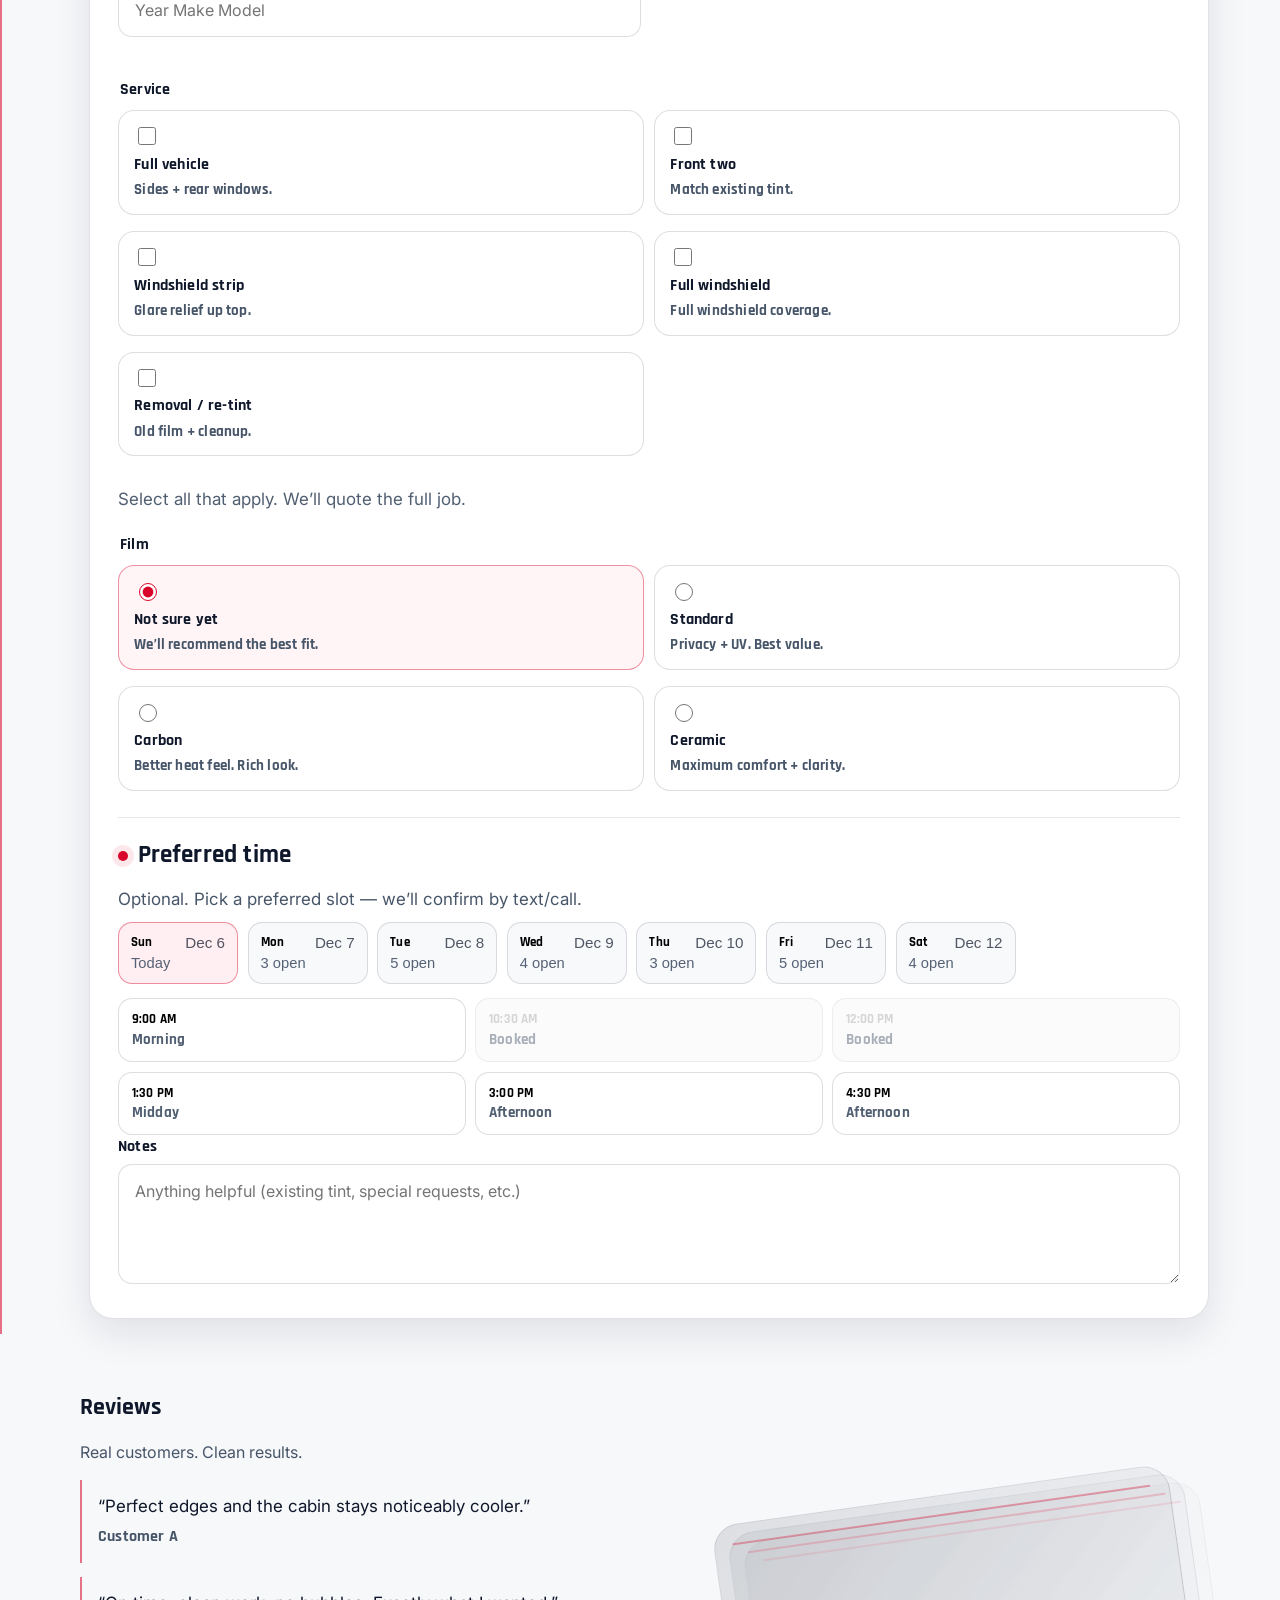
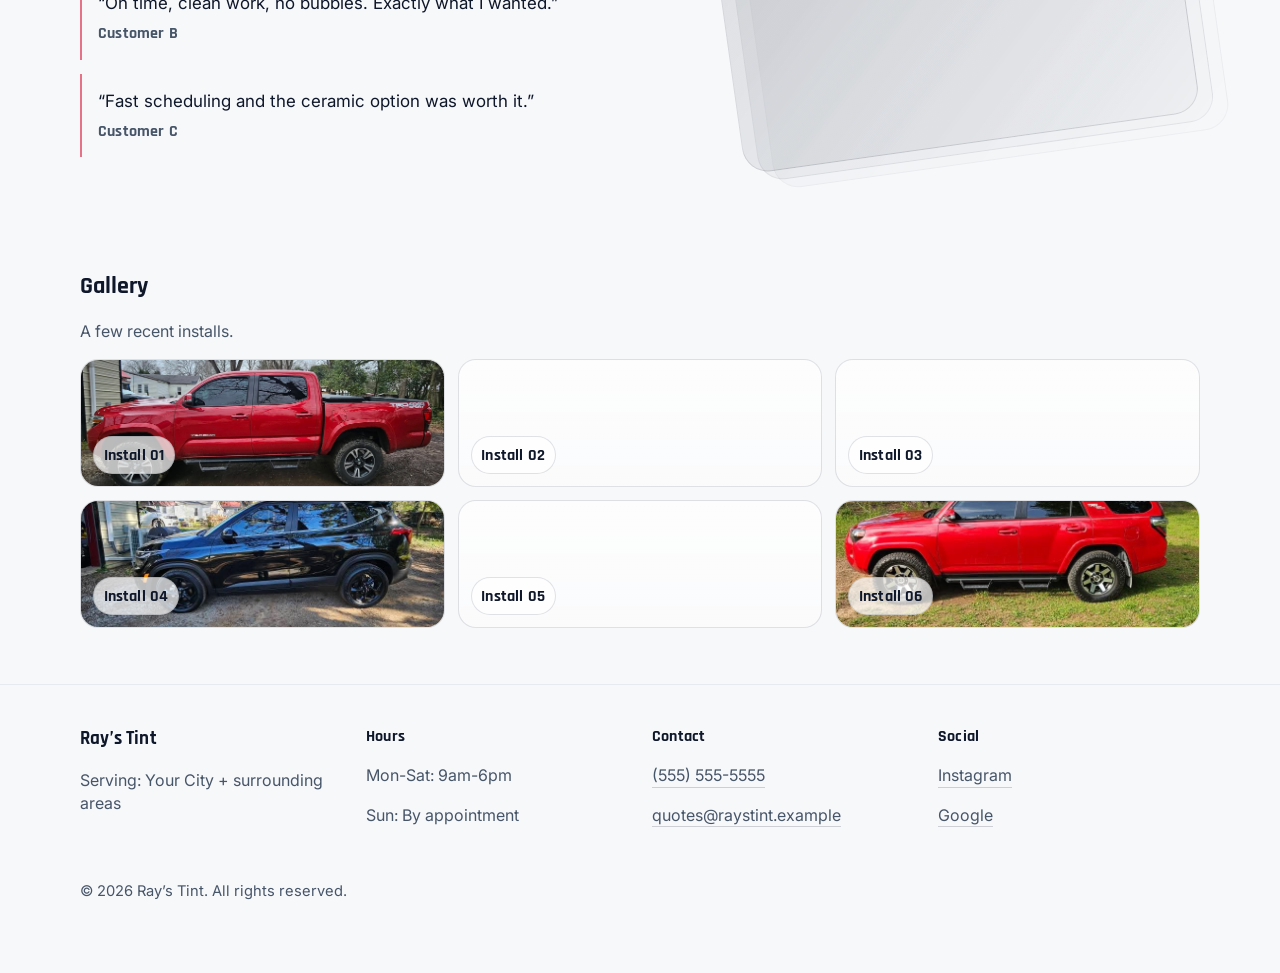
==== commit b1ee19f4: "Simplify hero copy" ====
--- a/index.html
+++ b/index.html
@@ -5,8 +5,8 @@
   <meta name="viewport" content="width=device-width, initial-scale=1" />
   <meta name="theme-color" content="#F7F8FA" />
 
-  <title>Ray’s Tint | Clean Tint. Cooler Cabin.</title>
-  <meta name="description" content="Ray’s Tint provides clean, professional window tint installs—cooler cabin, ceramic options, warranty coverage, and fast scheduling." />
+  <title>Ray’s Tint | Clean Tint. Done Right.</title>
+  <meta name="description" content="Ray’s Tint provides clean, professional window tint installs—done right, with ceramic options, warranty coverage, and fast scheduling." />
 
   <!-- Optional fonts (safe fallbacks in CSS). Remove if you want zero external requests. -->
   <link rel="preconnect" href="https://fonts.googleapis.com" />
@@ -56,7 +56,7 @@
     <section class="hero" id="home" data-reveal>
       <div class="container hero-inner">
         <p class="eyebrow">Premium tint. Local install.</p>
-        <h1>Clean <span class="accent">tint</span>.<br />Cooler cabin.</h1>
+        <h1>Clean <span class="accent">tint</span>.<br />Done right.</h1>
         <p class="hero-sub">Clean edges, premium film — priced to your exact vehicle.</p>
 
         <div class="hero-actions">
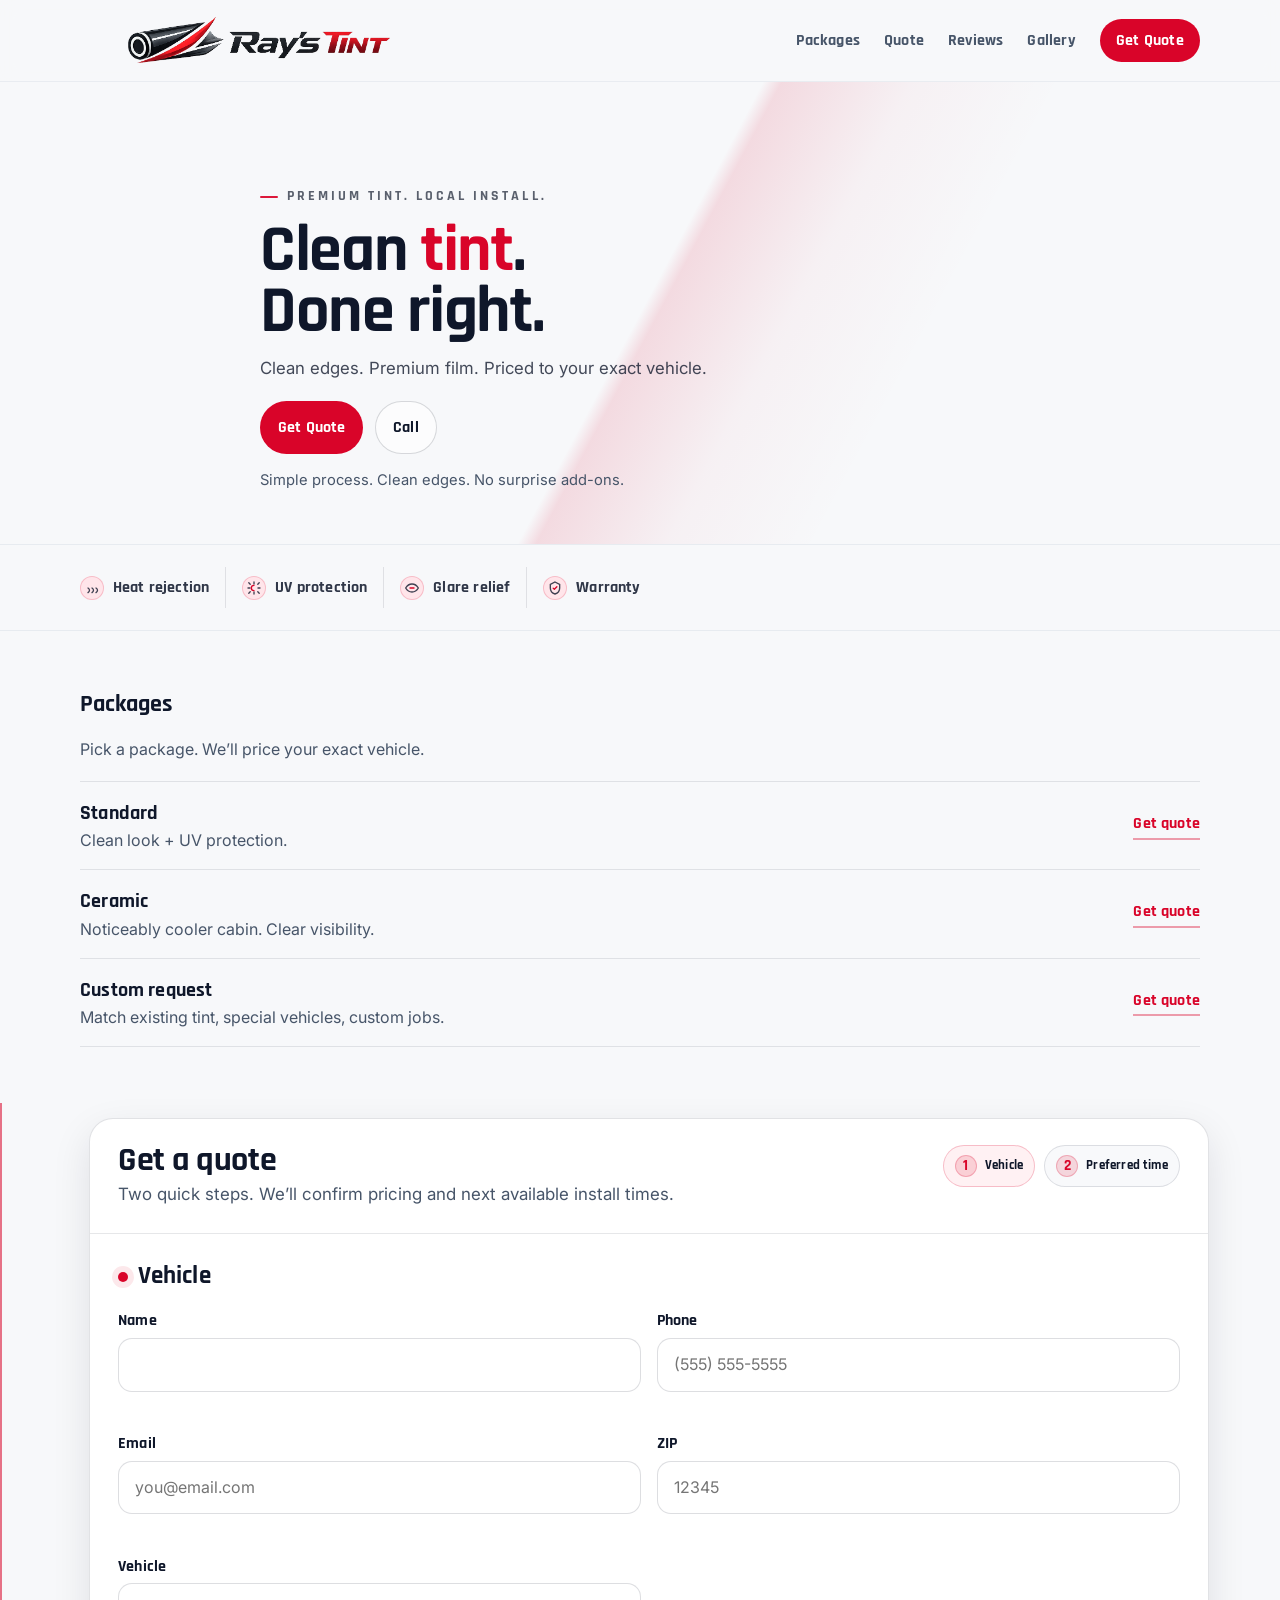
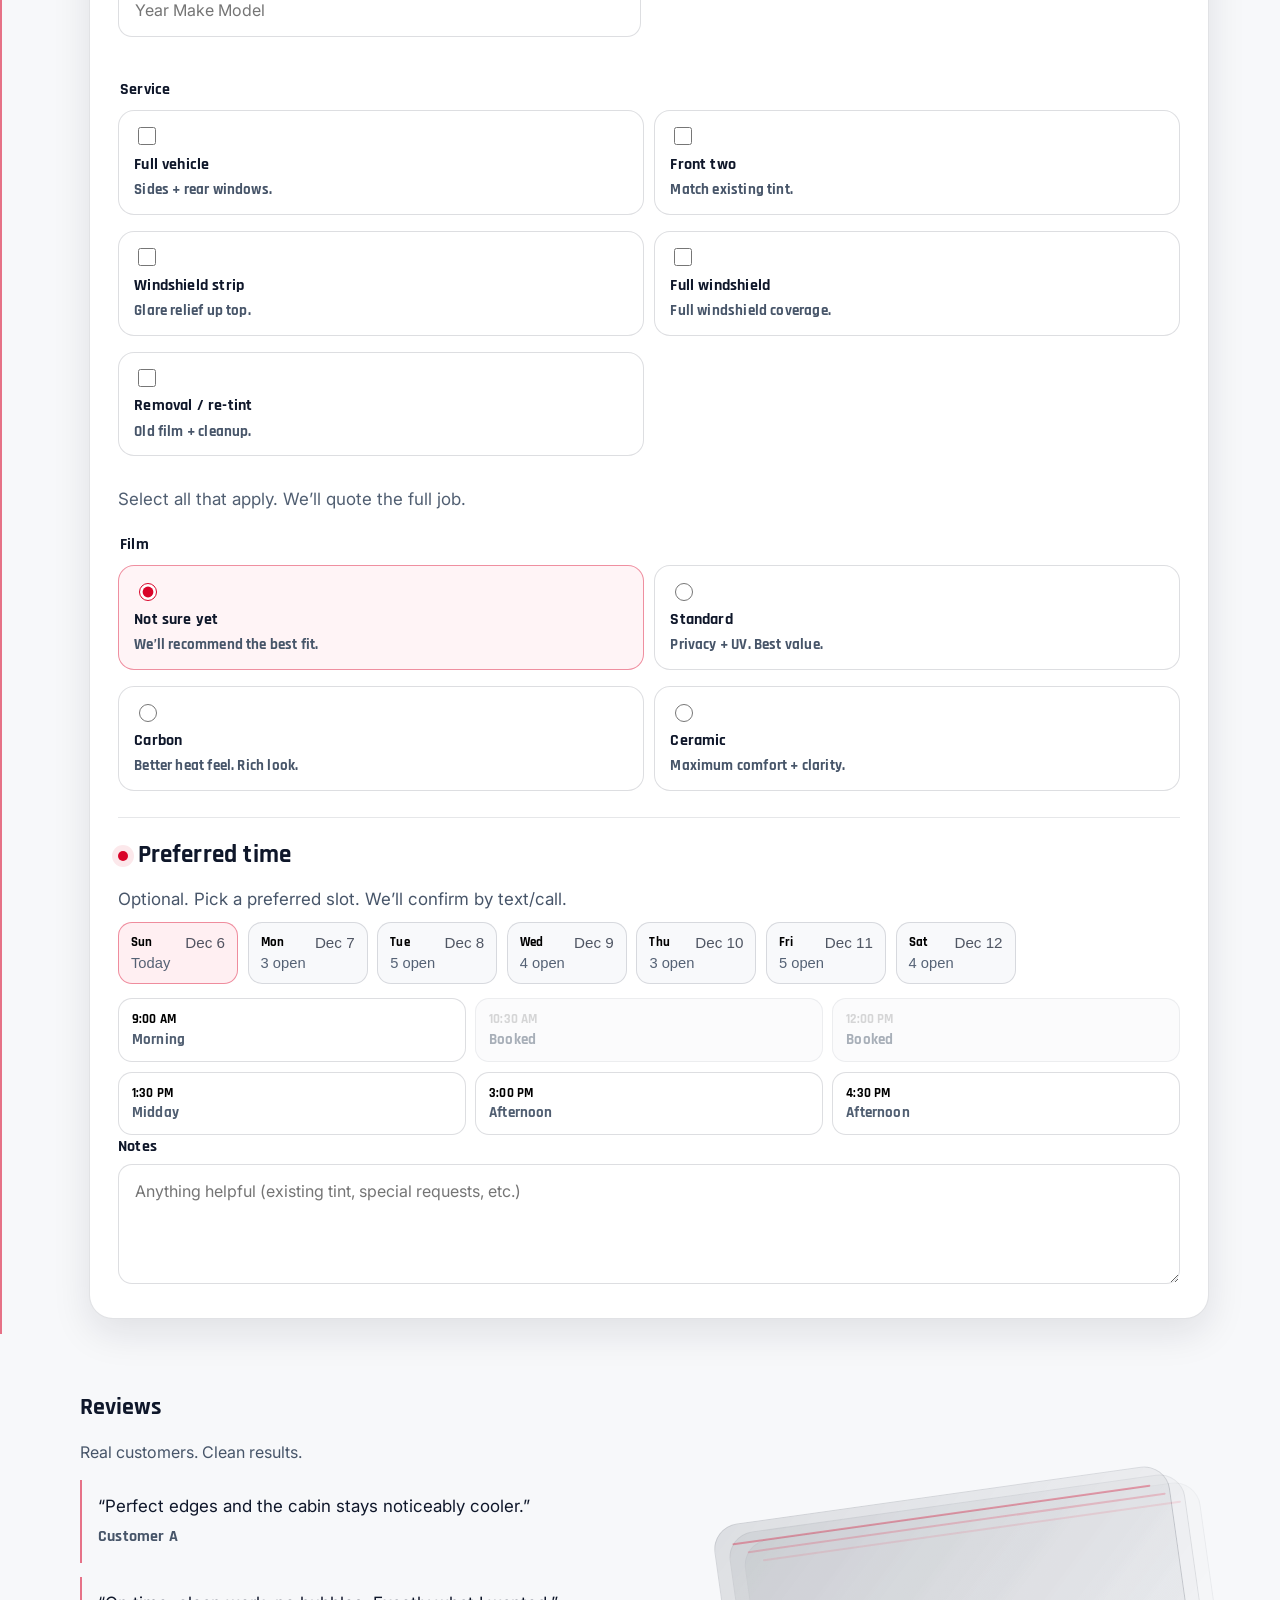
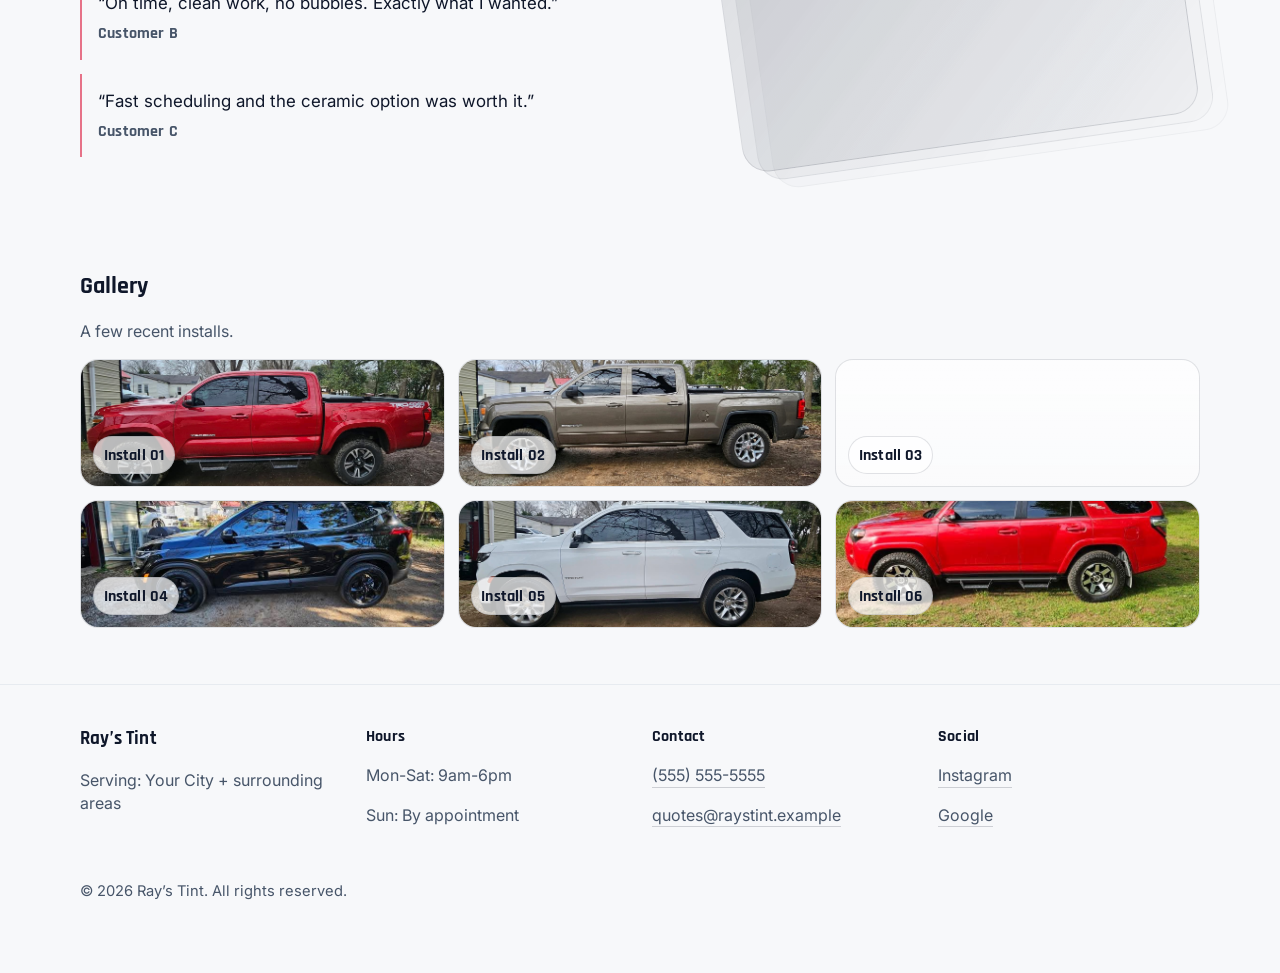
==== commit 56381d60: "Remove em dashes and refine copy" ====
--- a/index.html
+++ b/index.html
@@ -6,7 +6,7 @@
   <meta name="theme-color" content="#F7F8FA" />
 
   <title>Ray’s Tint | Clean Tint. Done Right.</title>
-  <meta name="description" content="Ray’s Tint provides clean, professional window tint installs—done right, with ceramic options, warranty coverage, and fast scheduling." />
+  <meta name="description" content="Ray’s Tint provides clean, professional window tint installs done right, with ceramic options, warranty coverage, and fast scheduling." />
 
   <!-- Optional fonts (safe fallbacks in CSS). Remove if you want zero external requests. -->
   <link rel="preconnect" href="https://fonts.googleapis.com" />
@@ -57,7 +57,7 @@
       <div class="container hero-inner">
         <p class="eyebrow">Premium tint. Local install.</p>
         <h1>Clean <span class="accent">tint</span>.<br />Done right.</h1>
-        <p class="hero-sub">Clean edges, premium film — priced to your exact vehicle.</p>
+        <p class="hero-sub">Clean edges. Premium film. Priced to your exact vehicle.</p>
 
         <div class="hero-actions">
           <a class="btn btn-primary" href="#quote">Get Quote</a>
@@ -306,7 +306,7 @@
 
               <div class="form-step" data-step="2" aria-label="Step 2: Preferred time">
                 <h3 class="step-title"><span class="step-dot" aria-hidden="true"></span>Preferred time</h3>
-                <p class="muted small">Optional. Pick a preferred slot — we’ll confirm by text/call.</p>
+                <p class="muted small">Optional. Pick a preferred slot. We’ll confirm by text/call.</p>
 
                 <div class="soft-cal" id="softCalendar" aria-label="Select a preferred slot">
                   <div class="soft-cal-days" id="calDays" role="listbox" aria-label="Choose a day"></div>
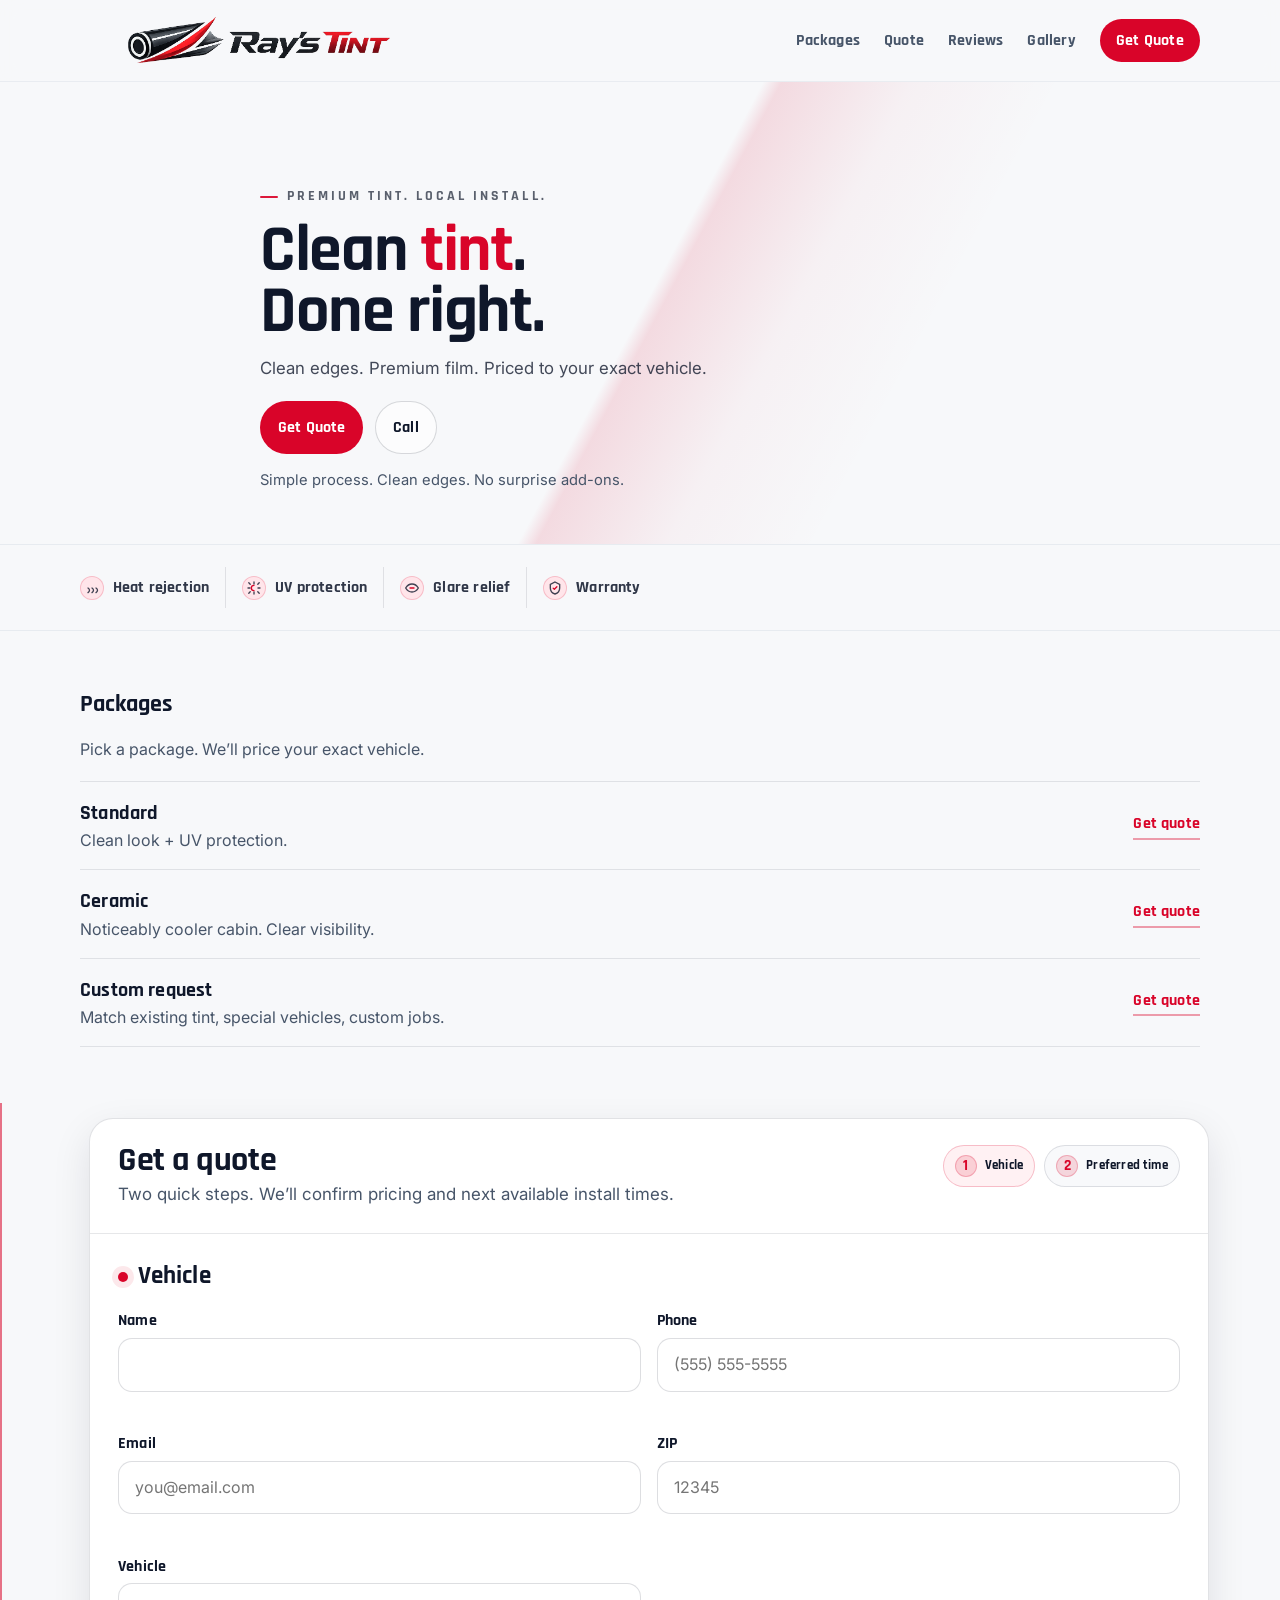
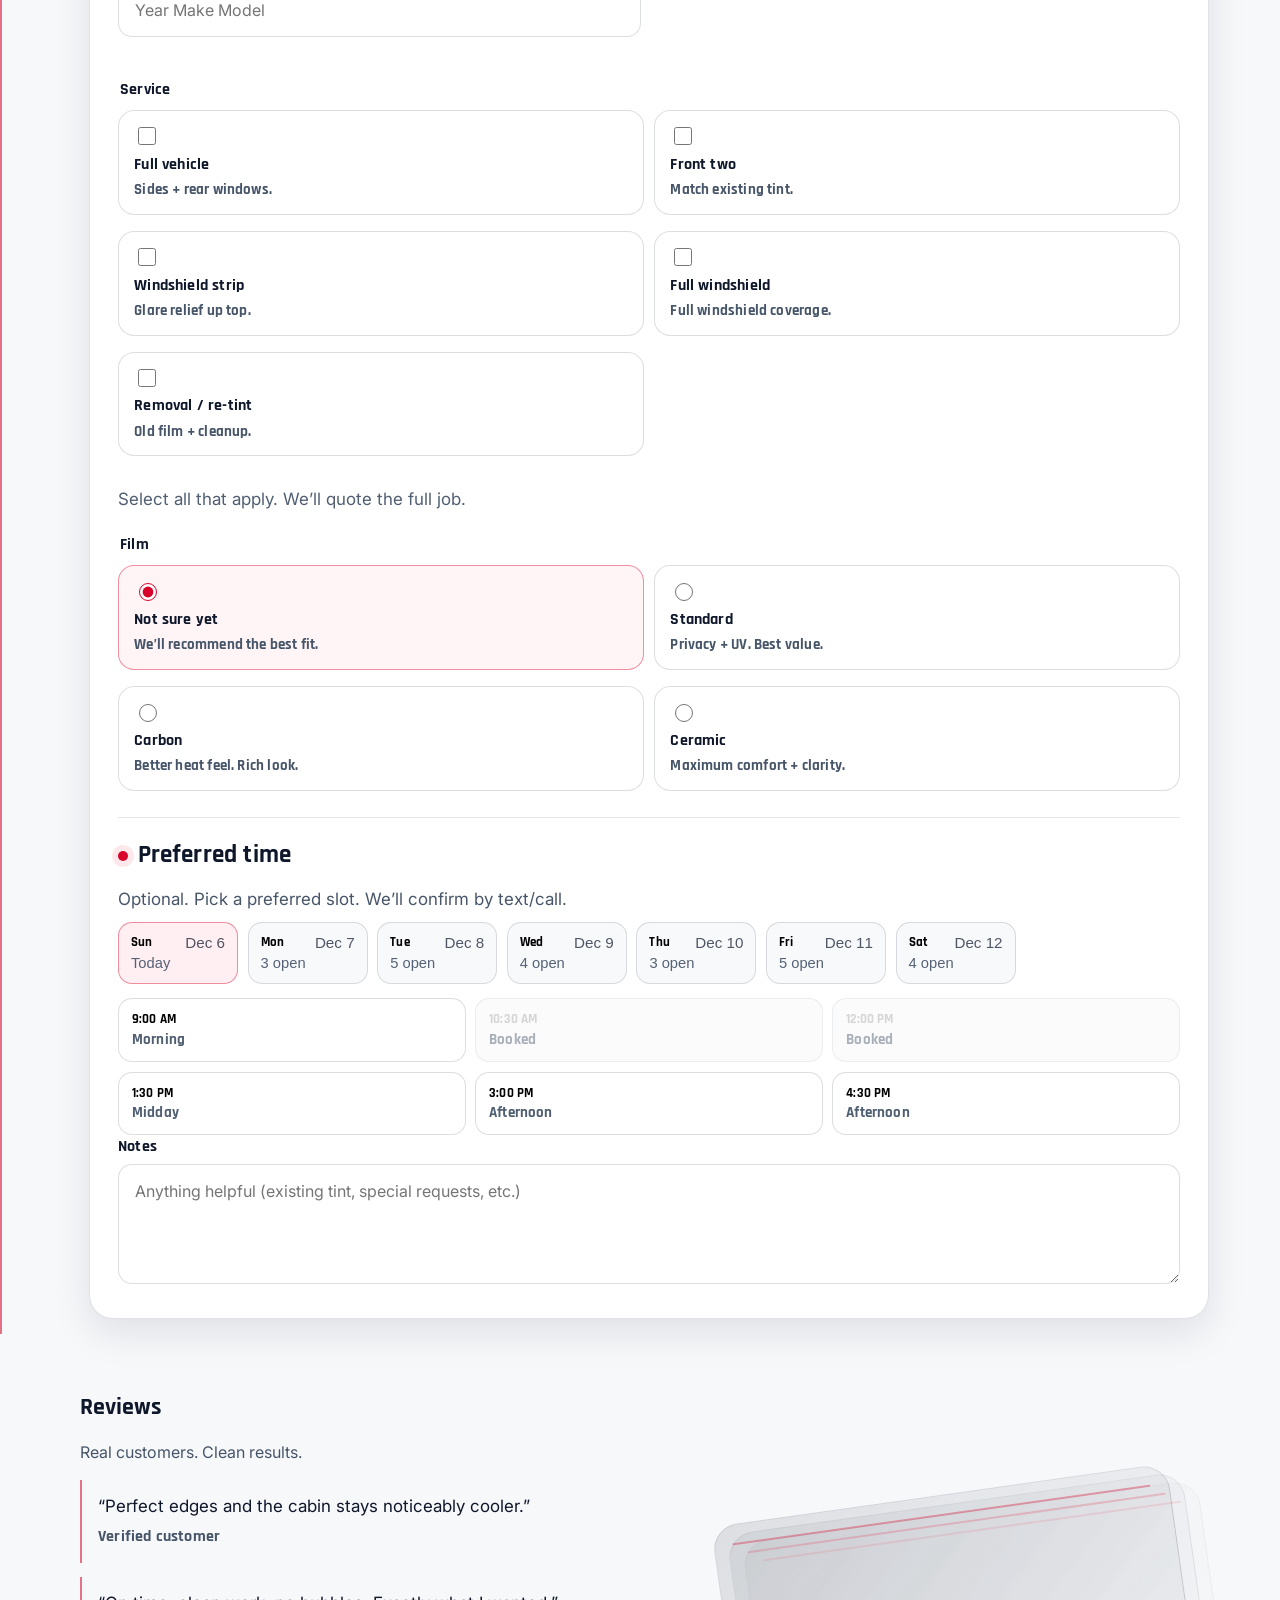
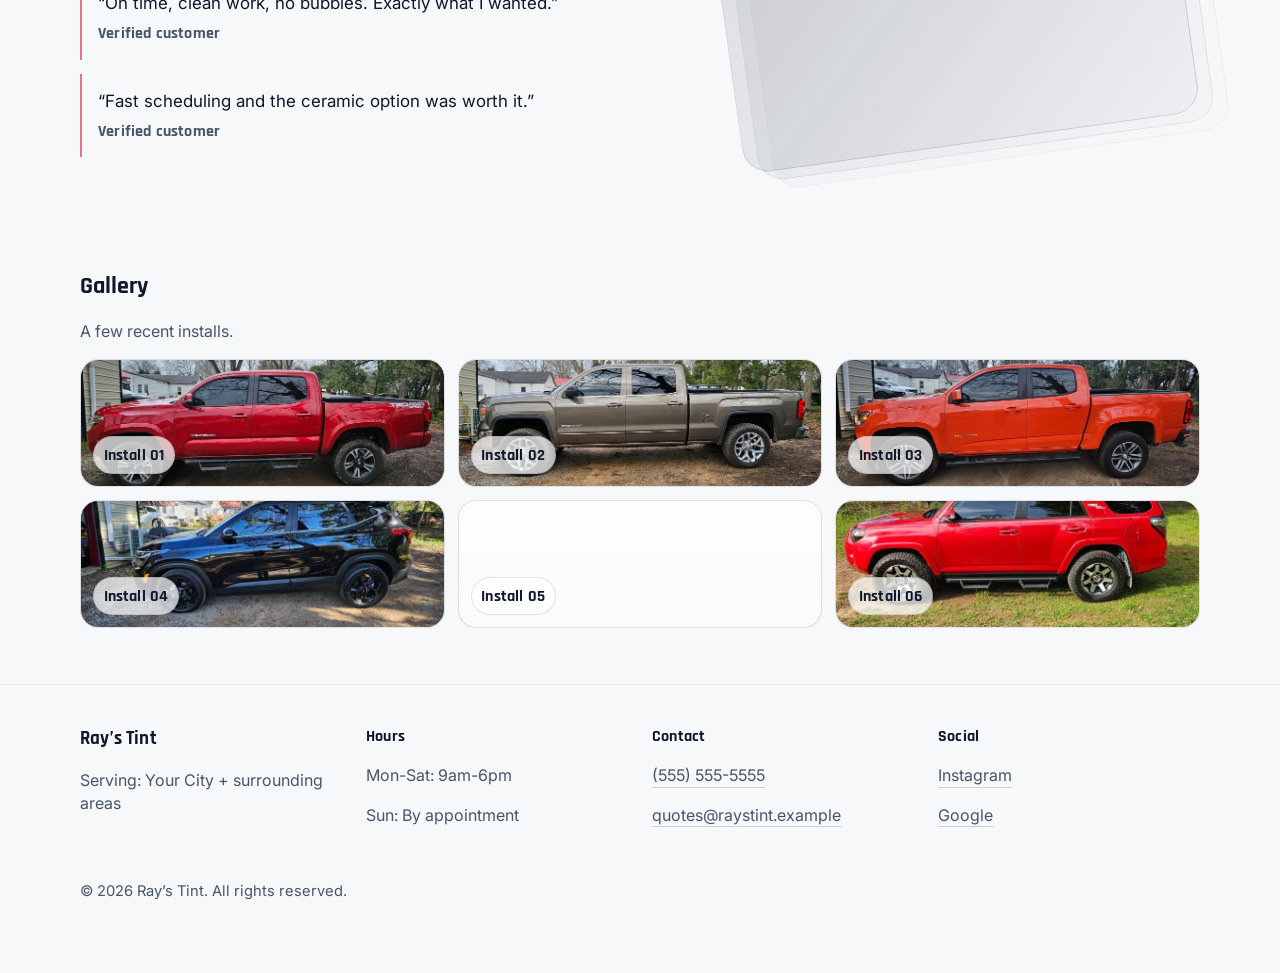
==== commit c3a343f7: "Polish trust copy" ====
--- a/index.html
+++ b/index.html
@@ -328,7 +328,7 @@
             </form>
 
             <div id="successPanel" class="success" hidden role="status" aria-live="polite">
-              <h3 tabindex="-1">Request received</h3>
+              <h3 tabindex="-1">Request sent</h3>
               <p class="muted">We’ll reach out shortly with your exact quote and next available times.</p>
               <div class="success-actions">
                 <a class="btn btn-ghost" href="#top">Back to top</a>
@@ -353,15 +353,15 @@
             <div class="quotes">
               <blockquote class="quote">
                 <p>“Perfect edges and the cabin stays noticeably cooler.”</p>
-                <footer class="muted">Customer A</footer>
+                <footer class="muted">Verified customer</footer>
               </blockquote>
               <blockquote class="quote">
                 <p>“On time, clean work, no bubbles. Exactly what I wanted.”</p>
-                <footer class="muted">Customer B</footer>
+                <footer class="muted">Verified customer</footer>
               </blockquote>
               <blockquote class="quote">
                 <p>“Fast scheduling and the ceramic option was worth it.”</p>
-                <footer class="muted">Customer C</footer>
+                <footer class="muted">Verified customer</footer>
               </blockquote>
             </div>
           </div>
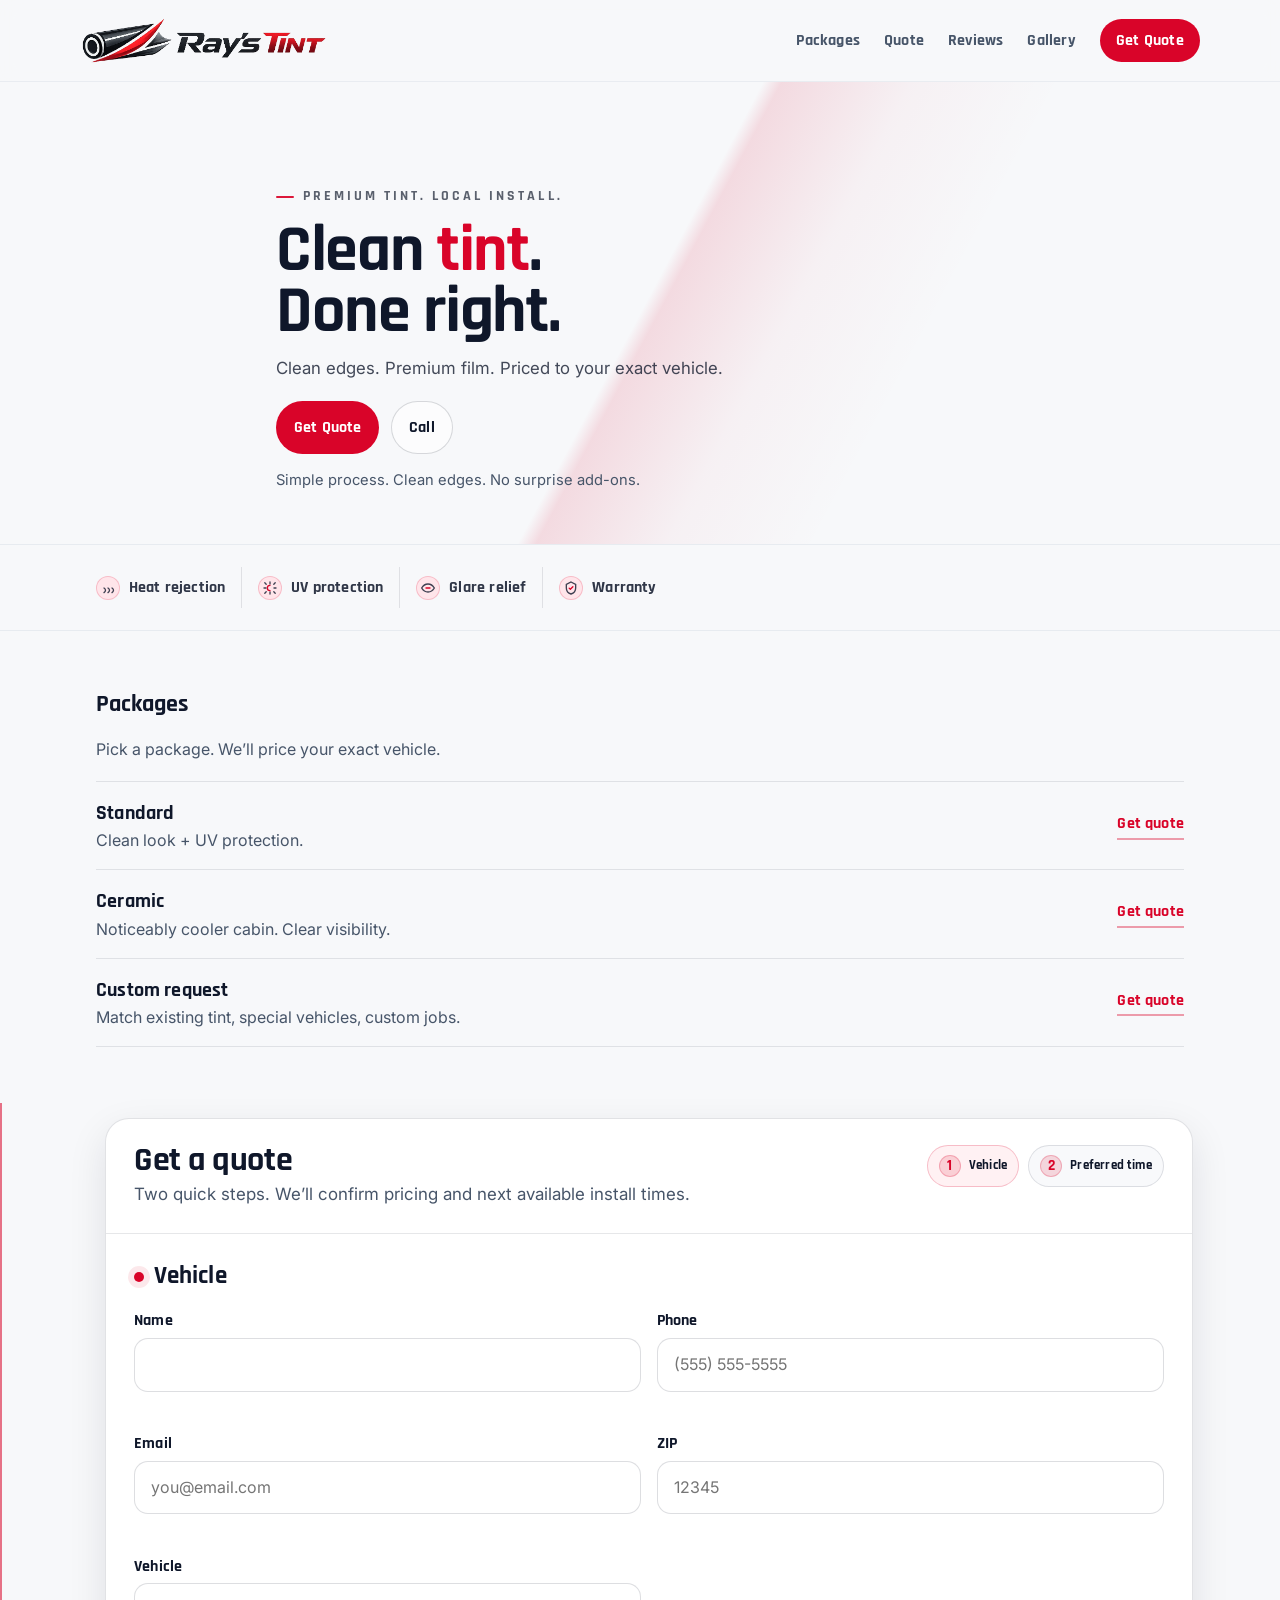
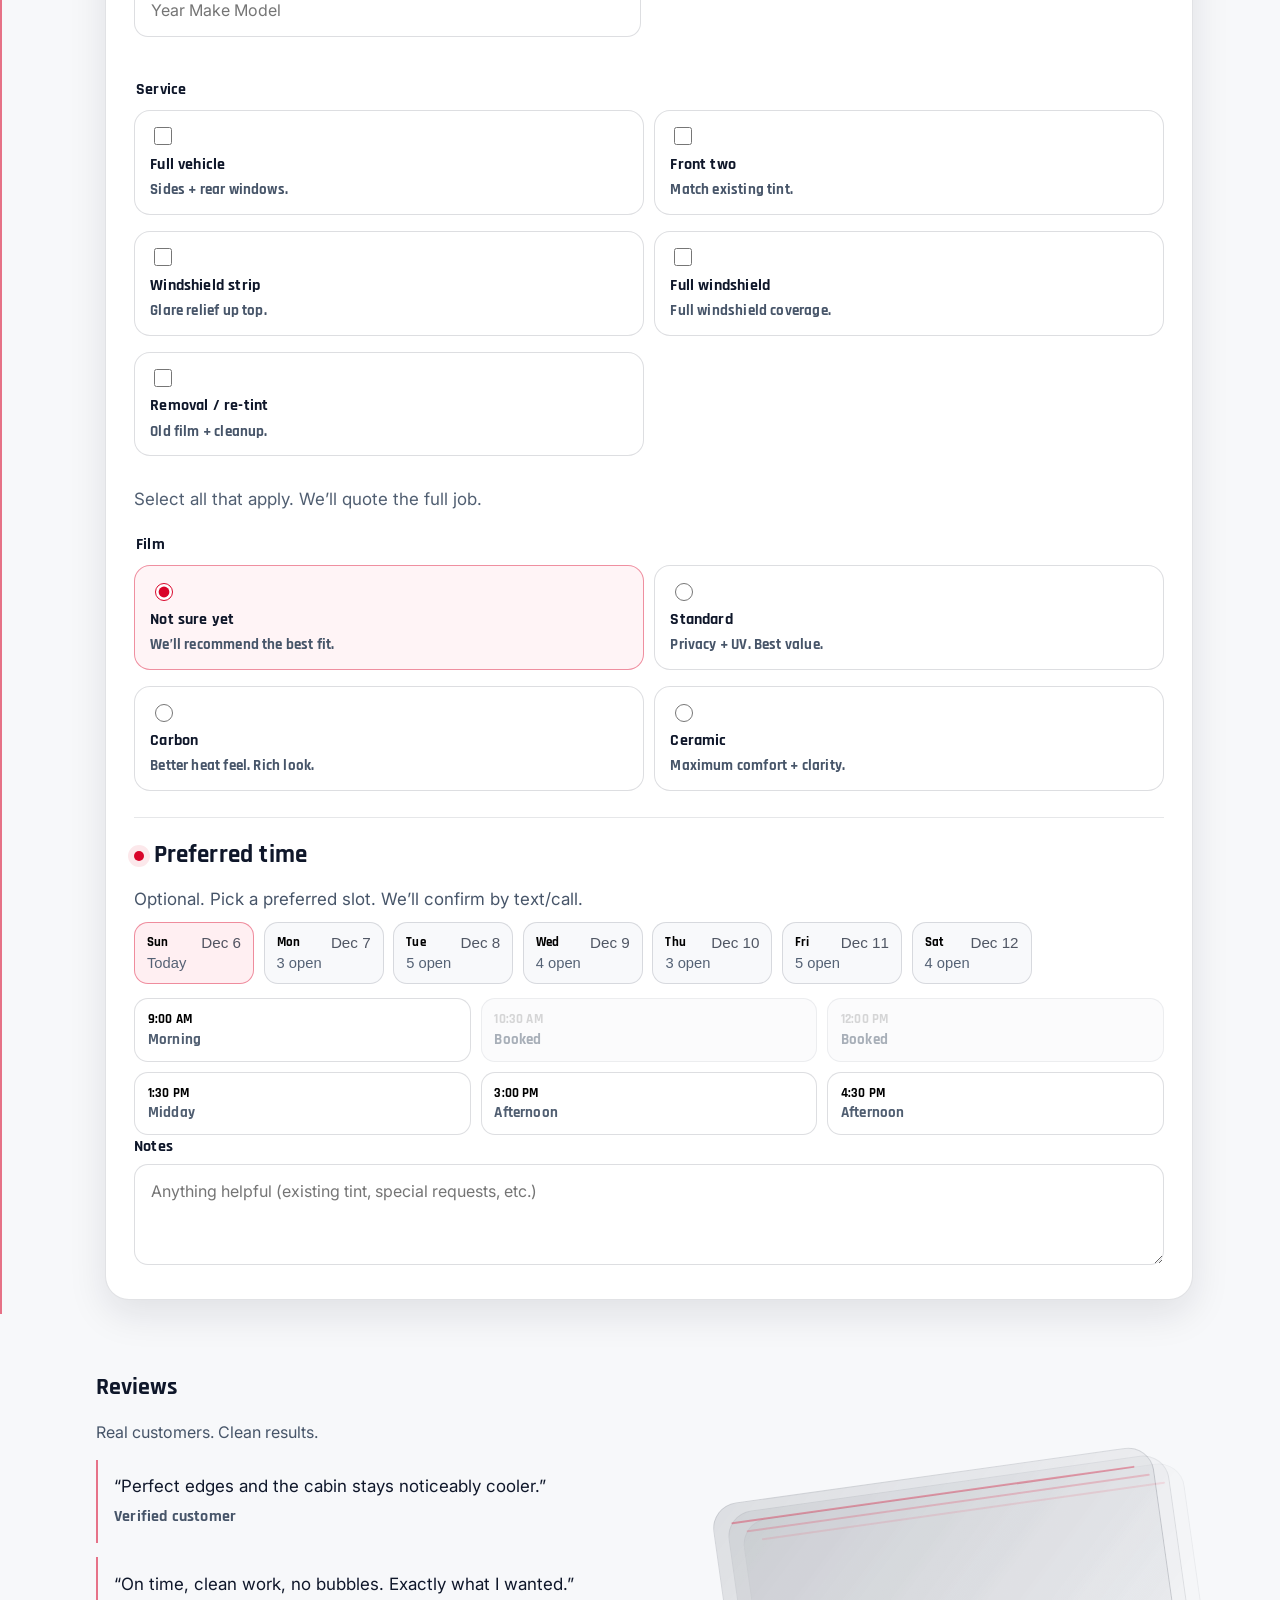
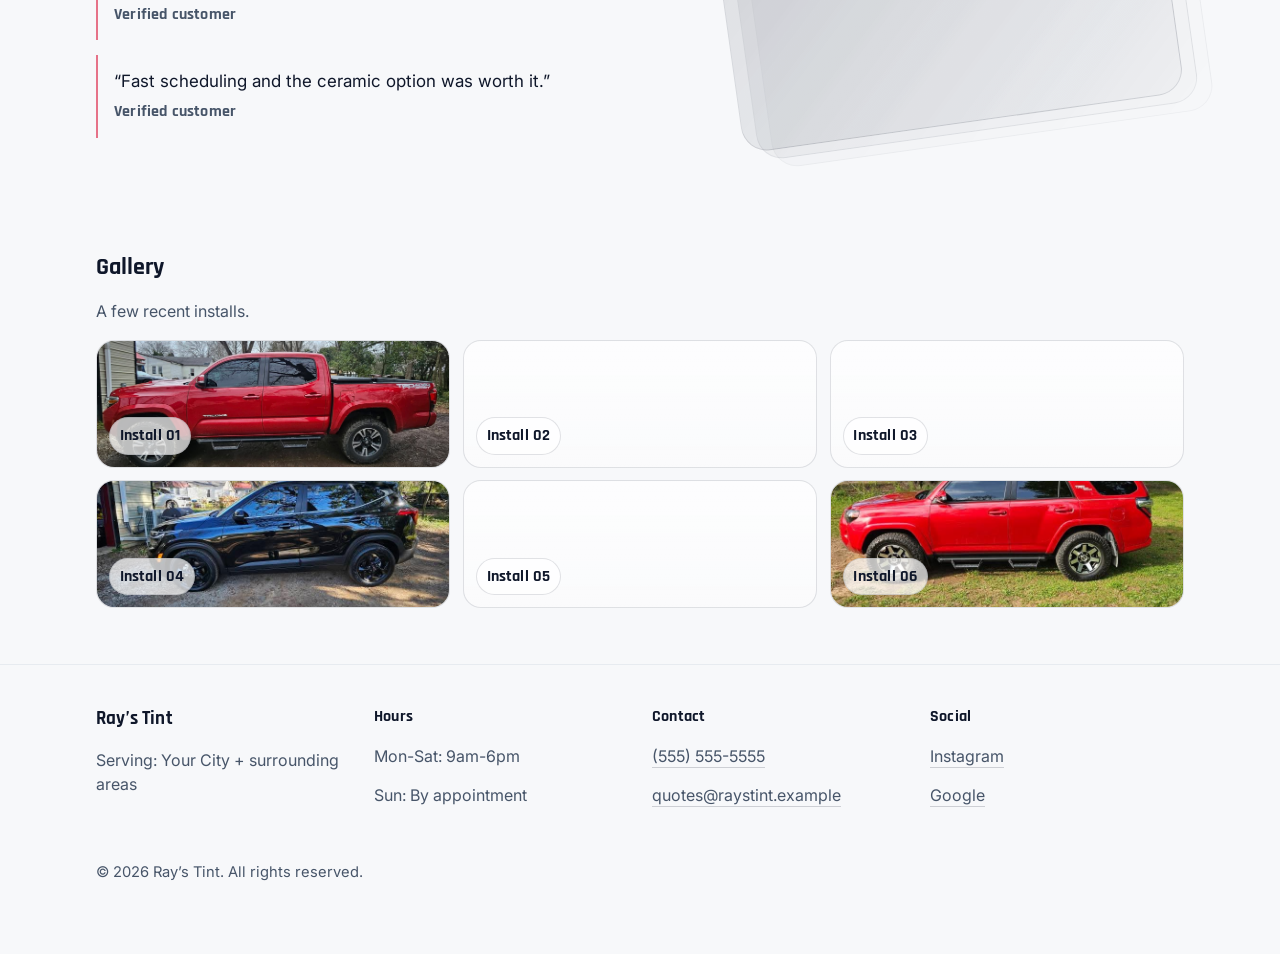
==== commit a99a108b: "Replace hamburger with direct Gallery link on mobile" ====
--- a/index.html
+++ b/index.html
@@ -35,19 +35,8 @@
         <a class="nav-cta" href="#quote">Get Quote</a>
       </nav>
 
-      <button class="nav-toggle" type="button" aria-label="Open menu" aria-expanded="false" aria-controls="mobile-menu">
-        <span class="nav-toggle-lines" aria-hidden="true"></span>
-      </button>
-    </div>
-
-    <div class="mobile-menu" id="mobile-menu" hidden>
-      <div class="container mobile-menu-inner">
-        <a class="mobile-link" href="#packages">Packages</a>
-        <a class="mobile-link" href="#quote">Quote</a>
-        <a class="mobile-link" href="#reviews">Reviews</a>
-        <a class="mobile-link" href="#quote">Get Quote</a>
-        <a class="mobile-link" href="#gallery">Gallery</a>
-      </div>
+      <!-- Replaced hamburger with direct Gallery link on mobile -->
+      <a class="btn btn-ghost btn-sm nav-mobile-gallery" href="#gallery">Gallery</a>
     </div>
   </header>
 
--- a/styles.css
+++ b/styles.css
@@ -25,6 +25,7 @@
 
 *{ box-sizing: border-box; }
 html{ scroll-behavior: smooth; }
+html, body{ overflow-x: hidden; }
 body{
   margin: 0;
   color: var(--text);
@@ -38,8 +39,11 @@
 a{ color: inherit; text-decoration: none; }
 
 .container{
-  width: min(100% - 2rem, var(--container));
+  width: 100%;
+  max-width: var(--container);
   margin-inline: auto;
+  padding-left: max(1rem, env(safe-area-inset-left));
+  padding-right: max(1rem, env(safe-area-inset-right));
 }
 
 .small{ font-size: .92rem; }
@@ -103,7 +107,8 @@
   display:inline-flex;
   align-items:center;
   justify-content:center;
-  width: min(clamp(260px, 78vw, 520px), calc(100vw - 88px));
+  width: clamp(260px, 78vw, 520px);
+  max-width: calc(100% - 110px);
   height: 56px;
   flex: 0 0 auto;
 }
@@ -148,54 +153,26 @@
 }
 .nav-cta:hover{ transform: translateY(-1px); filter: saturate(1.05) contrast(1.05); }
 
-.nav-toggle{
-  width: 44px;
-  height: 44px;
+/* Mobile "Gallery" Link (replaces Menu) */
+.nav-mobile-gallery{
+  display:inline-flex;
+  align-items:center;
+  justify-content:center;
+  padding: .45rem .85rem;
   border-radius: 999px;
   border: 1px solid var(--border);
   background: rgba(255,255,255,.65);
-  display:inline-flex;
-  align-items:center;
-  justify-content:center;
-}
-.nav-toggle:focus{ outline: 2px solid rgba(var(--accentRgb),.22); outline-offset: 2px; }
-.nav-toggle-lines{
-  width: 18px;
-  height: 12px;
-  position: relative;
-}
-.nav-toggle-lines::before,
-.nav-toggle-lines::after{
-  content:"";
-  position:absolute;
-  left: 0;
-  right: 0;
-  height: 2px;
-  border-radius: 2px;
-  background: var(--text);
-  opacity: .85;
-}
-.nav-toggle-lines::before{ top: 2px; }
-.nav-toggle-lines::after{ bottom: 2px; }
-
-.mobile-menu{
-  border-top: 1px solid var(--border);
-  background: rgba(247,248,250,.96);
-}
-.mobile-menu-inner{
-  display:grid;
-  gap: .6rem;
-  padding: 1rem 0 1.1rem;
-}
-.mobile-link{
-  border: 1px solid var(--border);
-  border-radius: 14px;
-  background: rgba(255,255,255,.75);
-  padding: .85rem 1rem;
-  font-family: var(--heading);
-  font-weight: 700;
-  letter-spacing: .2px;
-}
+  color: var(--text);
+  font-family: var(--heading);
+  font-weight: 700;
+  letter-spacing: .18px;
+  font-size: .92rem;
+  text-transform: uppercase;
+}
+.nav-mobile-gallery:hover{ border-color: rgba(var(--accentRgb), .25); background: #fff; }
+
+/* Hamburger removed */
+.mobile-menu{ display: none; }
 
 /* Sections */
 .section{ padding: 3.5rem 0; }
@@ -489,7 +466,7 @@
   outline: none;
   transition: border-color .18s var(--ease), transform .18s var(--ease);
 }
-textarea{ resize: vertical; min-height: 120px; }
+textarea{ resize: vertical; min-height: 96px; }
 input:focus, select:focus, textarea:focus{ border-color: rgba(var(--accentRgb), .45); box-shadow: 0 0 0 4px rgba(var(--accentRgb), .10); }
 
 .help{ margin: .4rem 0 0; font-size: .92rem; color: rgba(71,85,105,.95); }
@@ -822,11 +799,21 @@
   .quote-top{ flex-direction: column; align-items:flex-start; }
   .quote-steps{ width: 100%; flex-wrap: wrap; }
   .qstep{ width: auto; }
+
+  .quote-top{ padding: 1.15rem 1rem .95rem; }
+  .quote-body{ padding: 1rem 1rem 1.15rem; }
+
+  .form-grid{ gap: .8rem; }
+  .field label{ margin: 0 0 .3rem; }
+  input, select, textarea{ padding: .82rem .9rem; }
+
+  .tiles{ gap: .55rem; }
+  .tile{ padding: .75rem .85rem; }
 }
 
 @media (min-width: 980px){
   .nav{ display:flex; }
-  .nav-toggle{ display:none; }
+  .nav-mobile-gallery{ display: none; }
   .mobile-menu{ display:none !important; }
 
   .brand-icon{
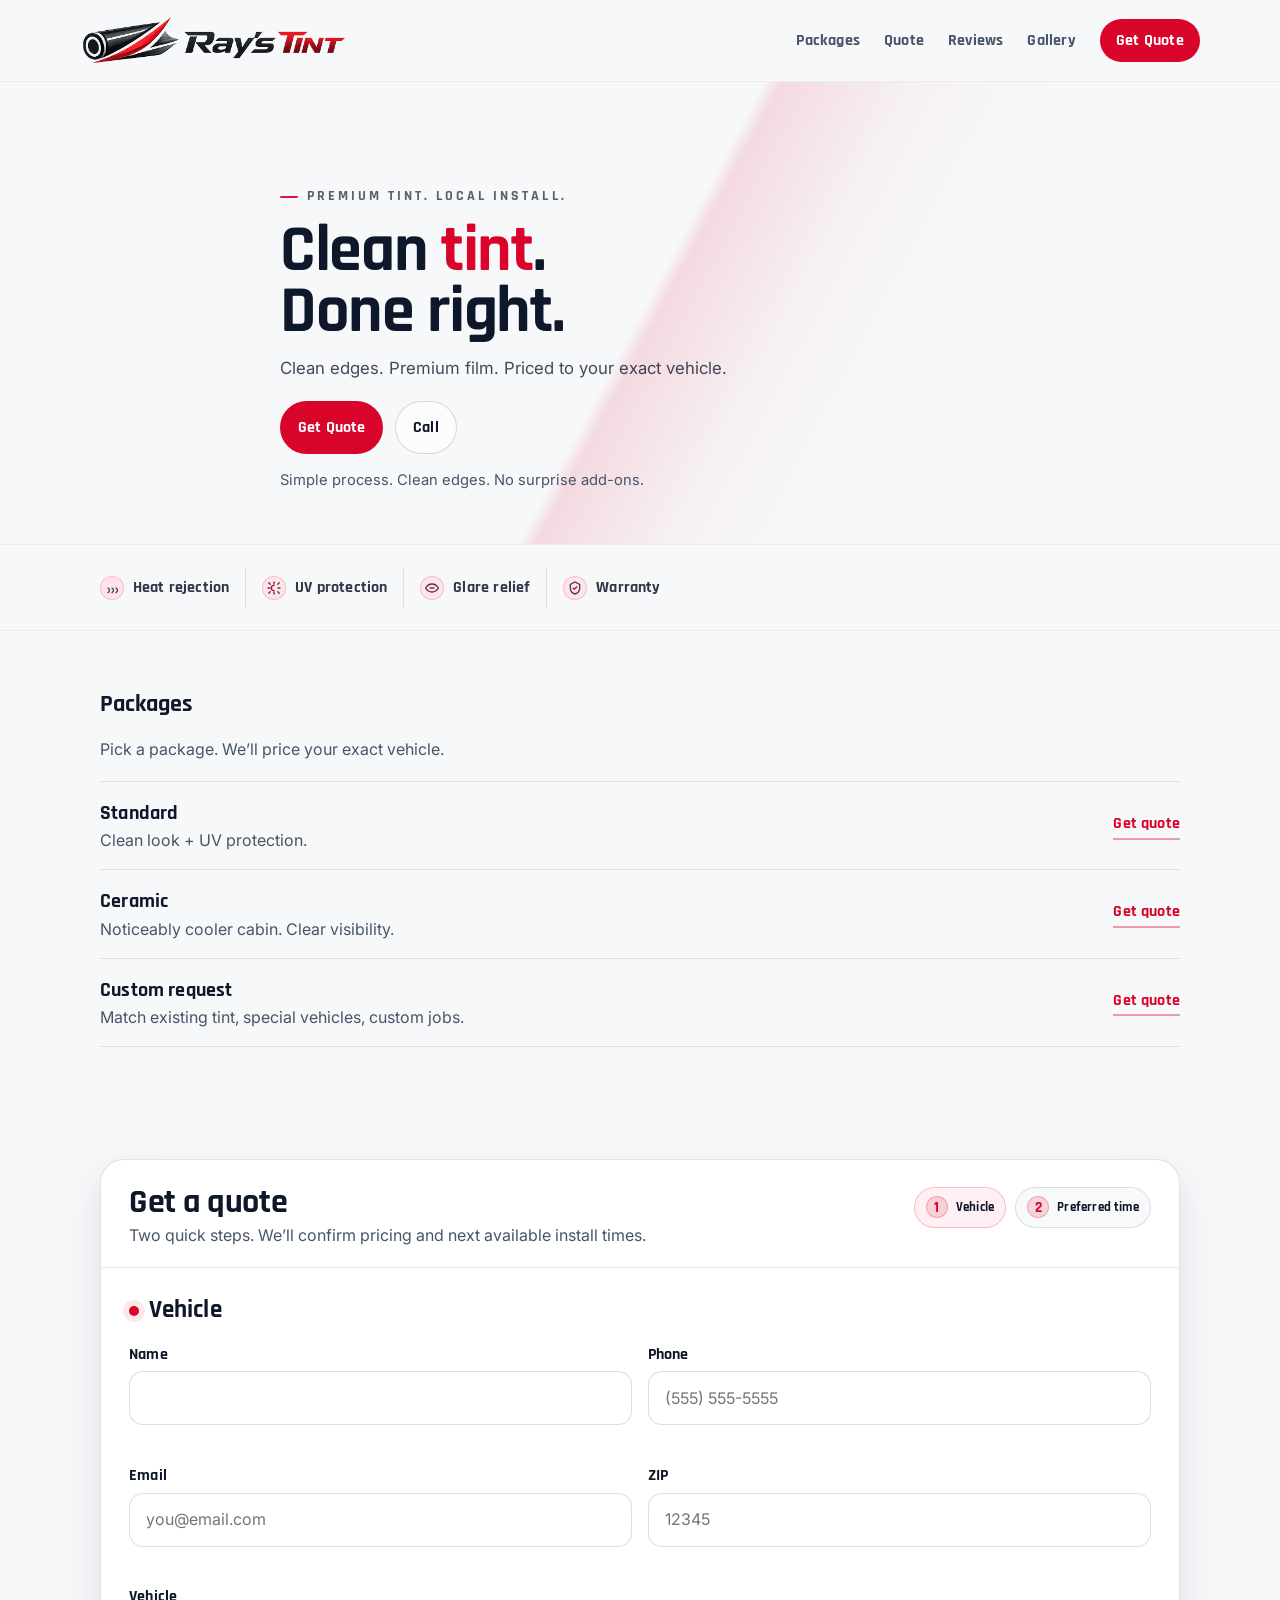
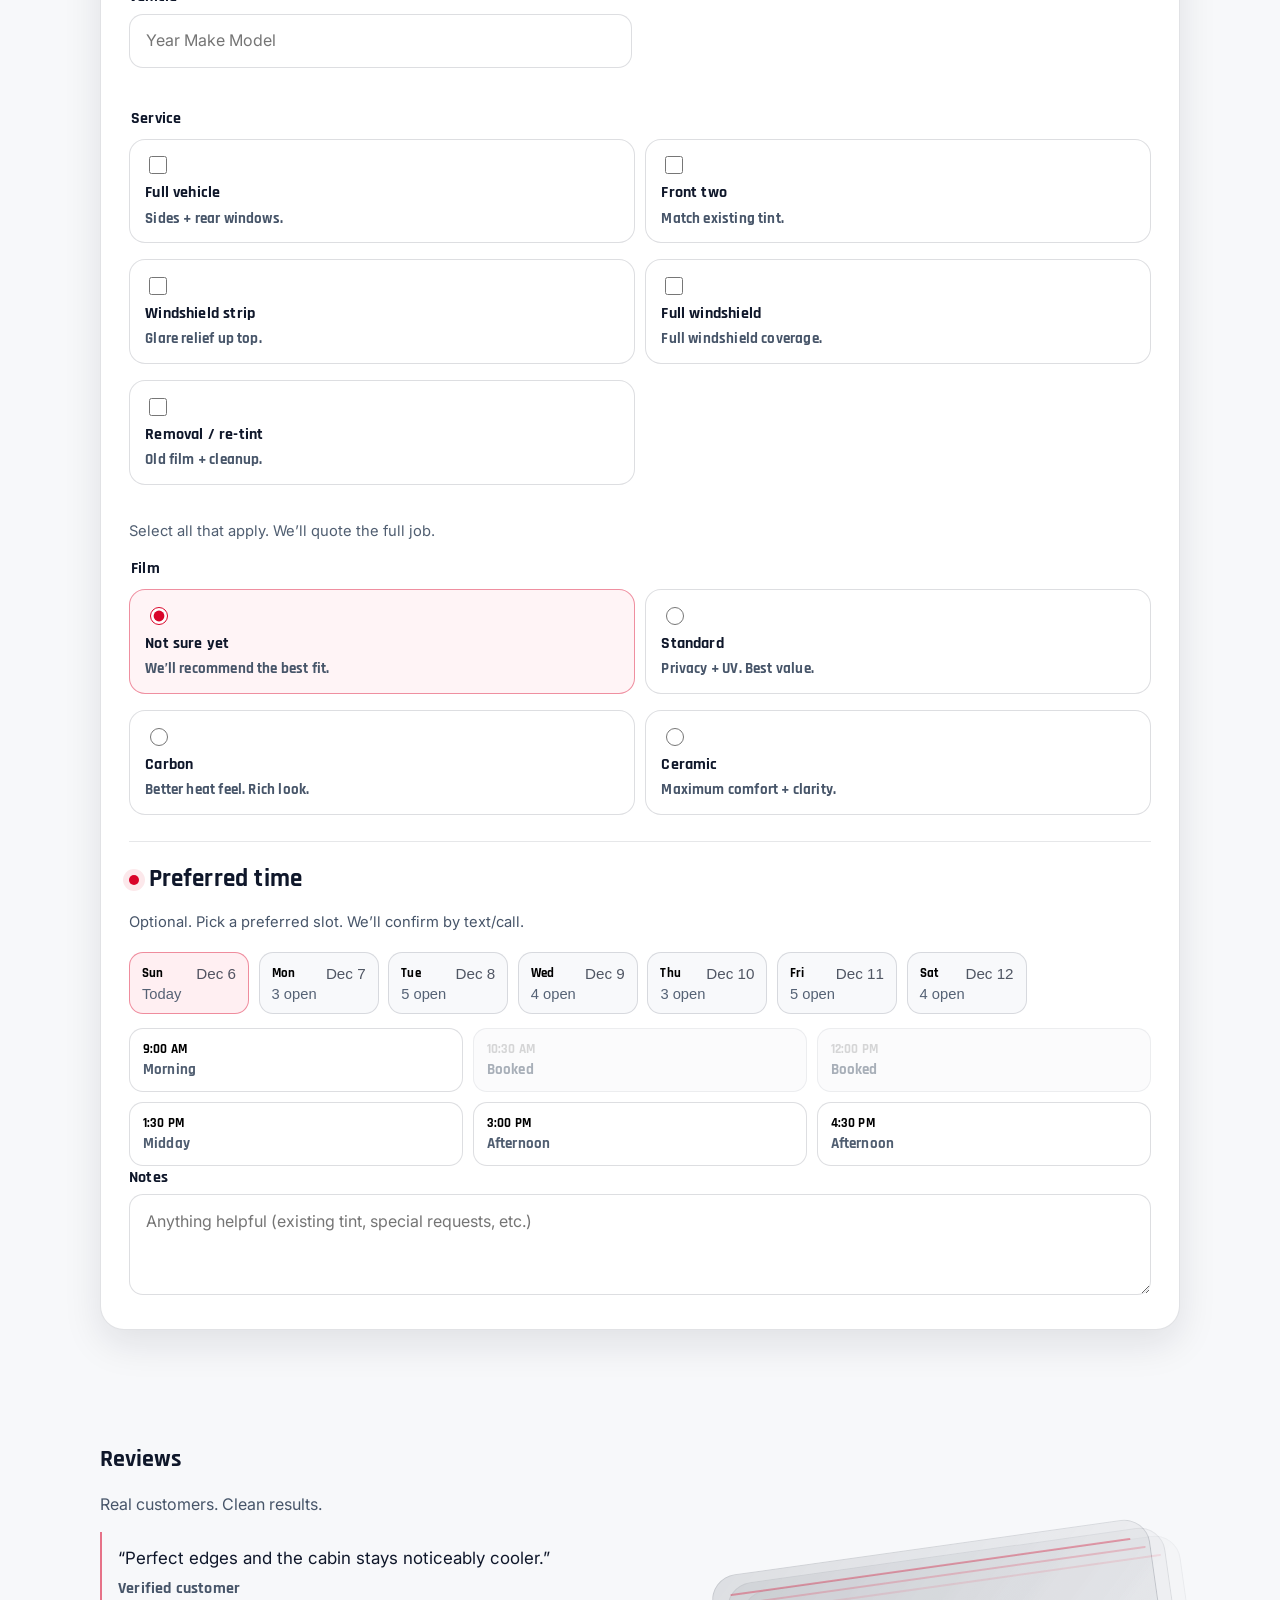
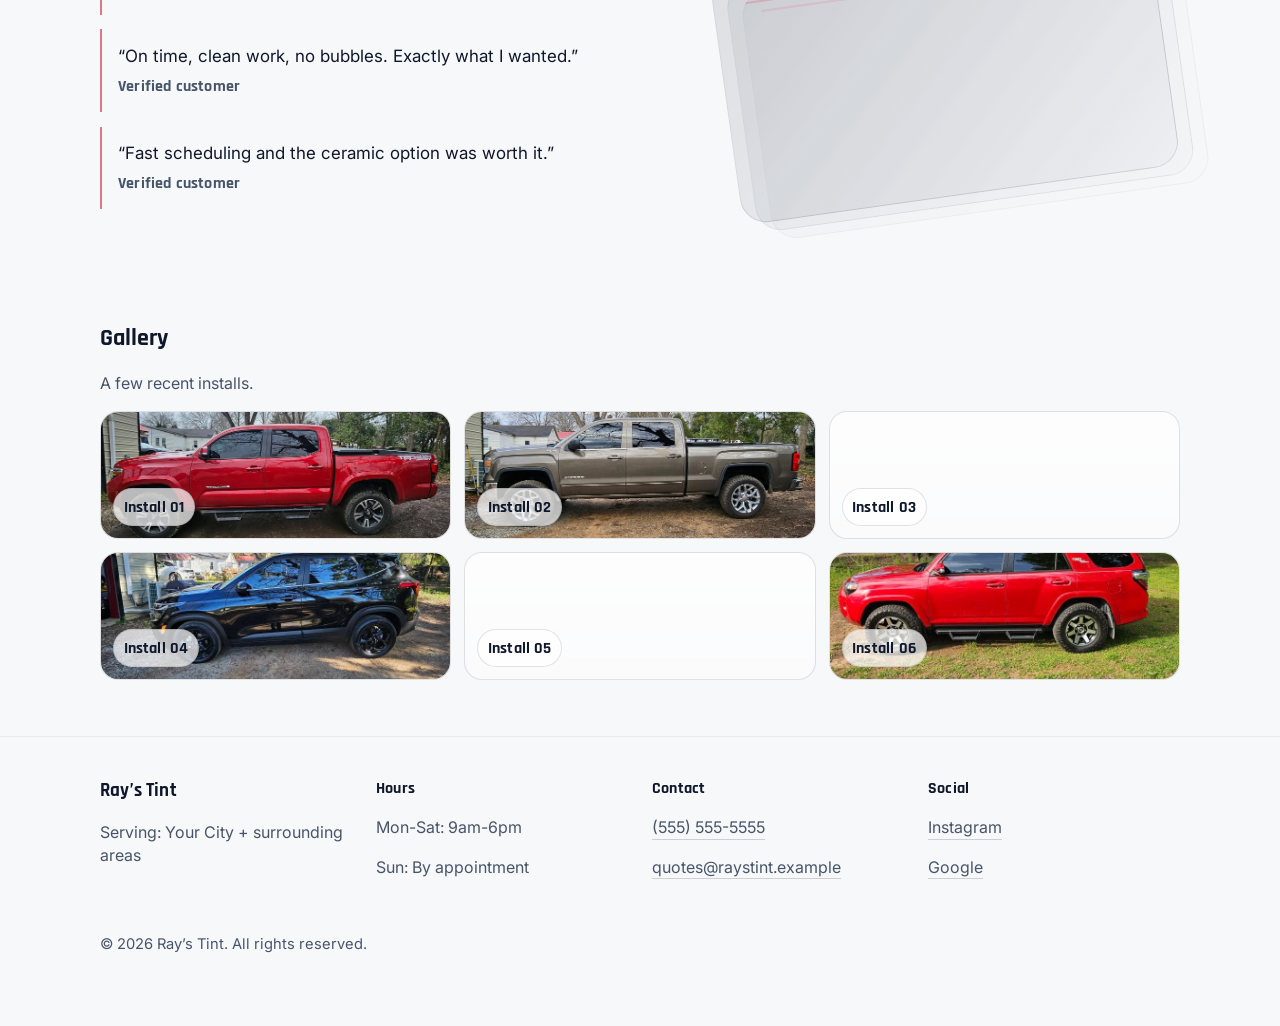
==== commit 3a332947: "Refine mobile header (text gallery link + spacing)" ====
--- a/index.html
+++ b/index.html
@@ -35,8 +35,8 @@
         <a class="nav-cta" href="#quote">Get Quote</a>
       </nav>
 
-      <!-- Replaced hamburger with direct Gallery link on mobile -->
-      <a class="btn btn-ghost btn-sm nav-mobile-gallery" href="#gallery">Gallery</a>
+      <!-- Mobile: direct Gallery link (text only) -->
+      <a class="nav-mobile-gallery" href="#gallery">Gallery</a>
     </div>
   </header>
 
--- a/styles.css
+++ b/styles.css
@@ -42,8 +42,8 @@
   width: 100%;
   max-width: var(--container);
   margin-inline: auto;
-  padding-left: max(1rem, env(safe-area-inset-left));
-  padding-right: max(1rem, env(safe-area-inset-right));
+  padding-left: max(1.25rem, env(safe-area-inset-left));
+  padding-right: max(1.25rem, env(safe-area-inset-right));
 }
 
 .small{ font-size: .92rem; }
@@ -101,22 +101,22 @@
   display:flex;
   align-items:center;
   gap: .65rem;
+  text-decoration: none;
+  flex: 1 1 auto;
   min-width: 0;
 }
 .brand-icon{
-  display:inline-flex;
-  align-items:center;
-  justify-content:center;
-  width: clamp(260px, 78vw, 520px);
-  max-width: calc(100% - 110px);
-  height: 56px;
-  flex: 0 0 auto;
+  display:block;
+  height: 48px; /* Slightly smaller to feel less crowded */
+  width: auto;
+  max-width: 100%;
 }
 .brand-icon img{
-  width: 100%;
+  width: auto;
   height: 100%;
   display:block;
   object-fit: contain;
+  object-position: left center;
 }
 .brand-name{
   font-family: var(--heading);
@@ -155,21 +155,21 @@
 
 /* Mobile "Gallery" Link (replaces Menu) */
 .nav-mobile-gallery{
-  display:inline-flex;
-  align-items:center;
-  justify-content:center;
-  padding: .45rem .85rem;
-  border-radius: 999px;
-  border: 1px solid var(--border);
-  background: rgba(255,255,255,.65);
+  display: inline-block;
+  padding: .45rem .25rem;
+  background: transparent;
+  border: none;
   color: var(--text);
   font-family: var(--heading);
-  font-weight: 700;
-  letter-spacing: .18px;
-  font-size: .92rem;
+  font-weight: 800;
+  letter-spacing: .5px;
+  font-size: .82rem;
   text-transform: uppercase;
-}
-.nav-mobile-gallery:hover{ border-color: rgba(var(--accentRgb), .25); background: #fff; }
+  line-height: 1;
+  white-space: nowrap;
+  flex: 0 0 auto;
+}
+.nav-mobile-gallery:hover{ background: transparent; color: var(--accent); }
 
 /* Hamburger removed */
 .mobile-menu{ display: none; }
@@ -356,6 +356,8 @@
 
 /* Quote (the one big card) */
 .quote-shell{
+  width: 100%;
+  margin-inline: auto;
   background: var(--surface);
   border: 1px solid rgba(15,23,42,.12);
   border-radius: 24px;
@@ -583,13 +585,13 @@
 .quotes{ display:grid; gap: .9rem; }
 .reviews-layout{ display:grid; gap: 1.5rem; }
 .quotes{ max-width: 700px; }
-.quote{
+.quotes .quote{
   margin: 0;
   padding: .9rem 0 .9rem 1rem;
   border-left: 2px solid rgba(var(--accentRgb), .55);
 }
-.quote p{ margin: 0 0 .4rem; font-size: 1.06rem; }
-.quote footer{ font-family: var(--heading); font-weight: 700; letter-spacing: .18px; }
+.quotes .quote p{ margin: 0 0 .4rem; font-size: 1.06rem; }
+.quotes .quote footer{ font-family: var(--heading); font-weight: 700; letter-spacing: .18px; }
 
 /* Reviews decorative artifact */
 .reviews-art{ display:none; }
@@ -796,6 +798,9 @@
 }
 
 @media (max-width: 560px){
+  .header-inner{ padding: .8rem 0; gap: .75rem; }
+  .brand-icon{ height: 42px; }
+
   .quote-top{ flex-direction: column; align-items:flex-start; }
   .quote-steps{ width: 100%; flex-wrap: wrap; }
   .qstep{ width: auto; }
